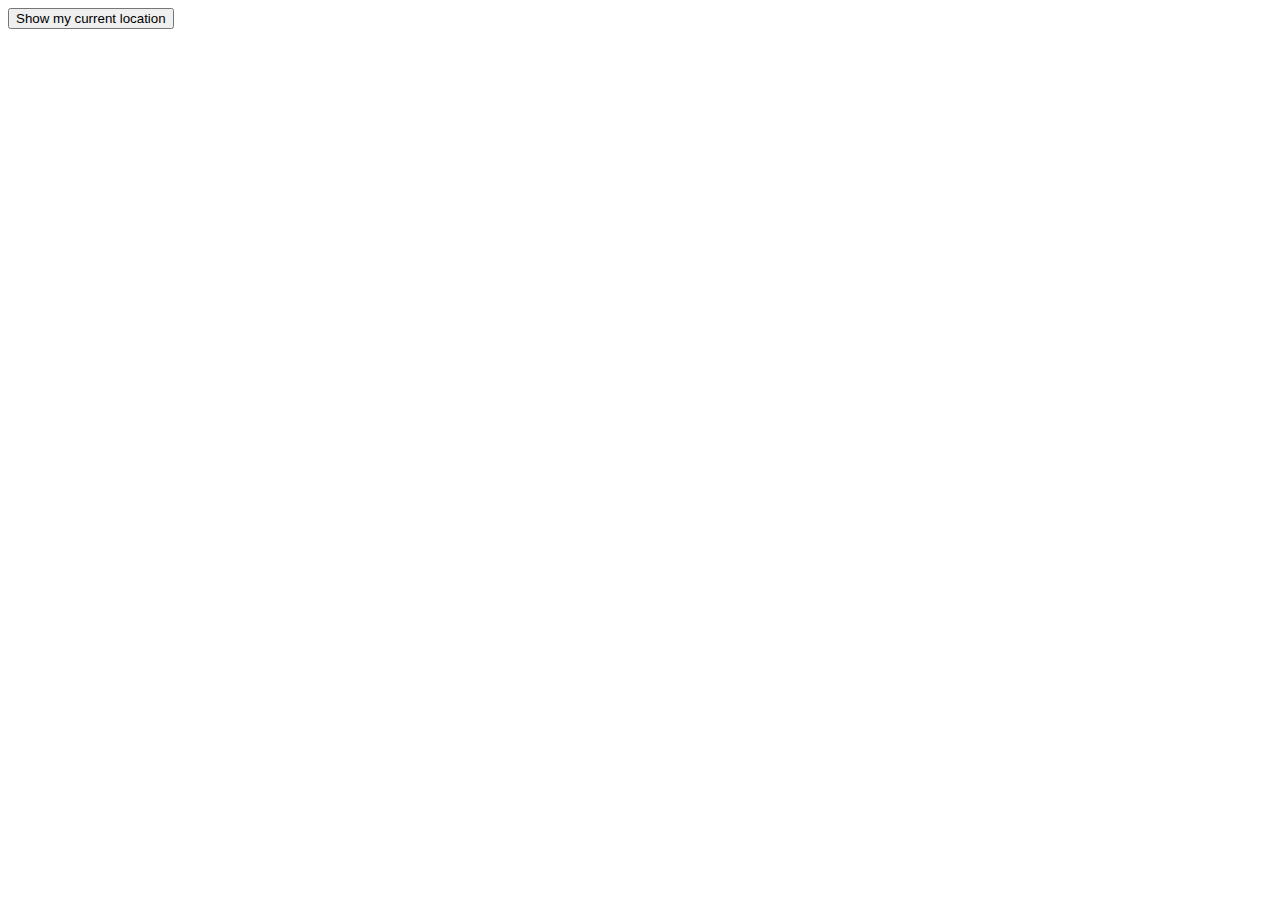
==== index.html @ 44e2c477 "Update index.html" ====
<!DOCTYPE html>
<html>
  <head>
    <meta charset="utf-8">
    <title>My test page</title>
    <link href="https://fonts.googleapis.com/css?family=Open+Sans" rel="stylesheet" type="text/css">
    <!--<link href="styles/style.css" rel="stylesheet" type="text/css">-->
  </head>
  <body>
    <button id = "find-me">Show my current location</button><br/>
    <p id = "status"></p>
    <a id = "map-link" target="_blank"></a>
    <script src="geolocate.js" type="text/JavaScript"></script>
  </body>
</html>
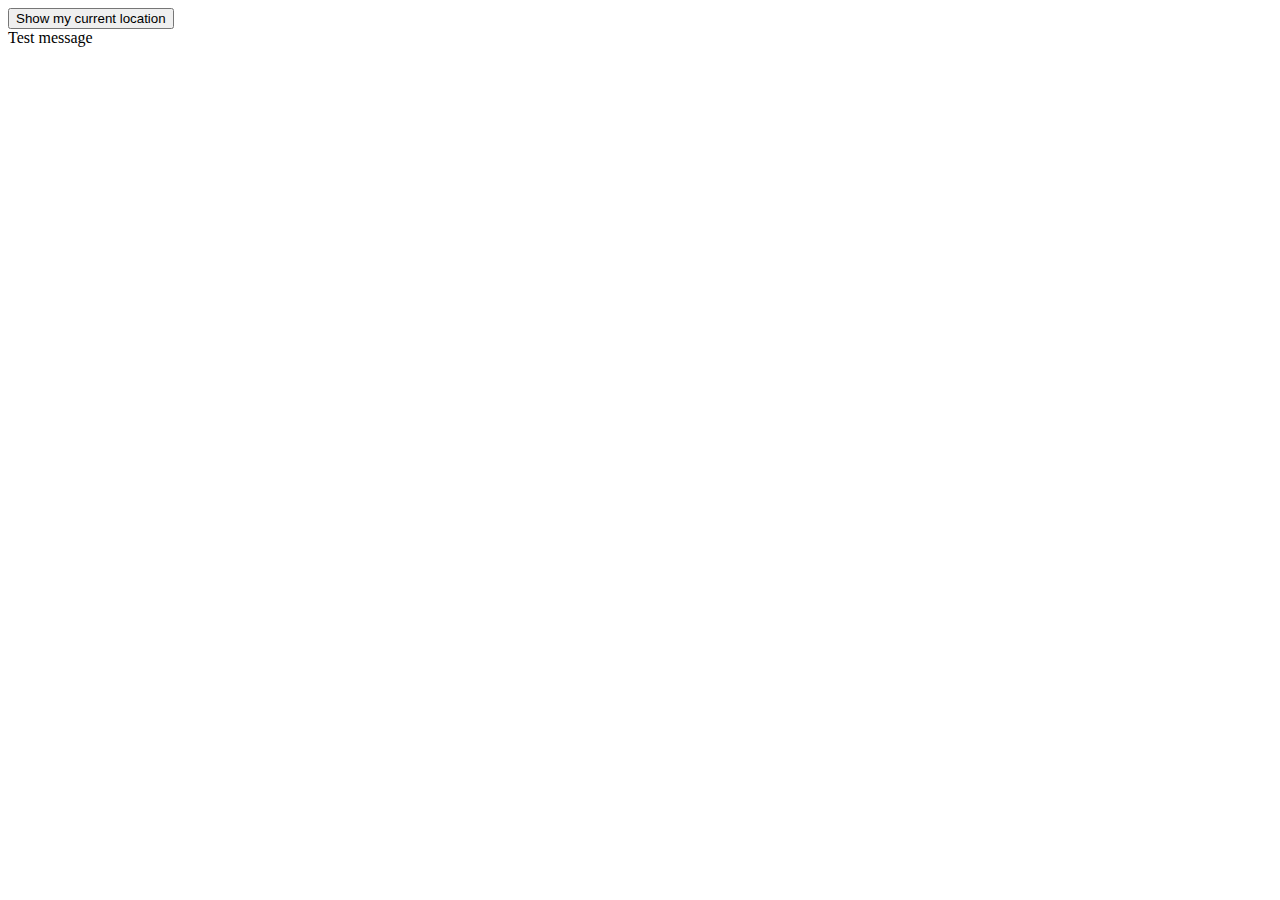
==== commit 1358fdb8: "Update index.html" ====
--- a/index.html
+++ b/index.html
@@ -8,6 +8,7 @@
   </head>
   <body>
     <button id = "find-me">Show my current location</button><br/>
+    Test message
     <p id = "status"></p>
     <a id = "map-link" target="_blank"></a>
     <script src="geolocate.js" type="text/JavaScript"></script>
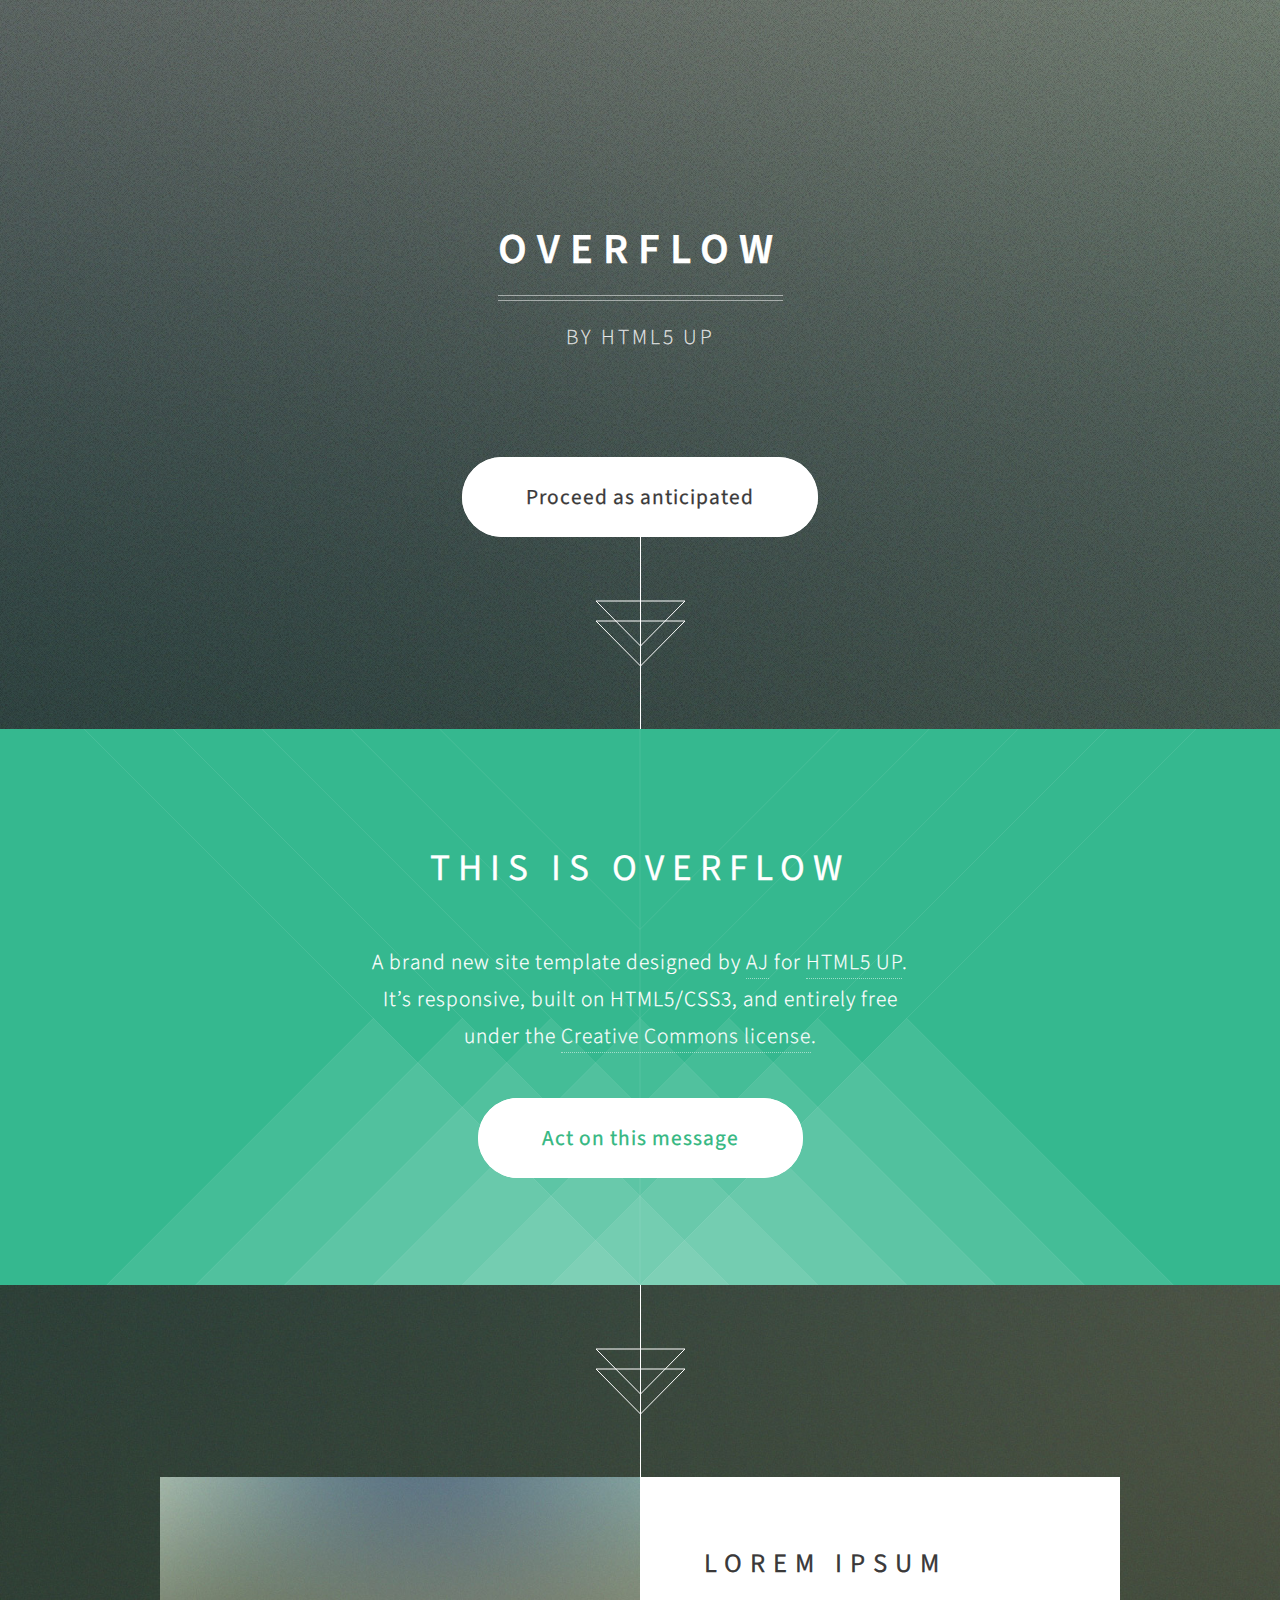
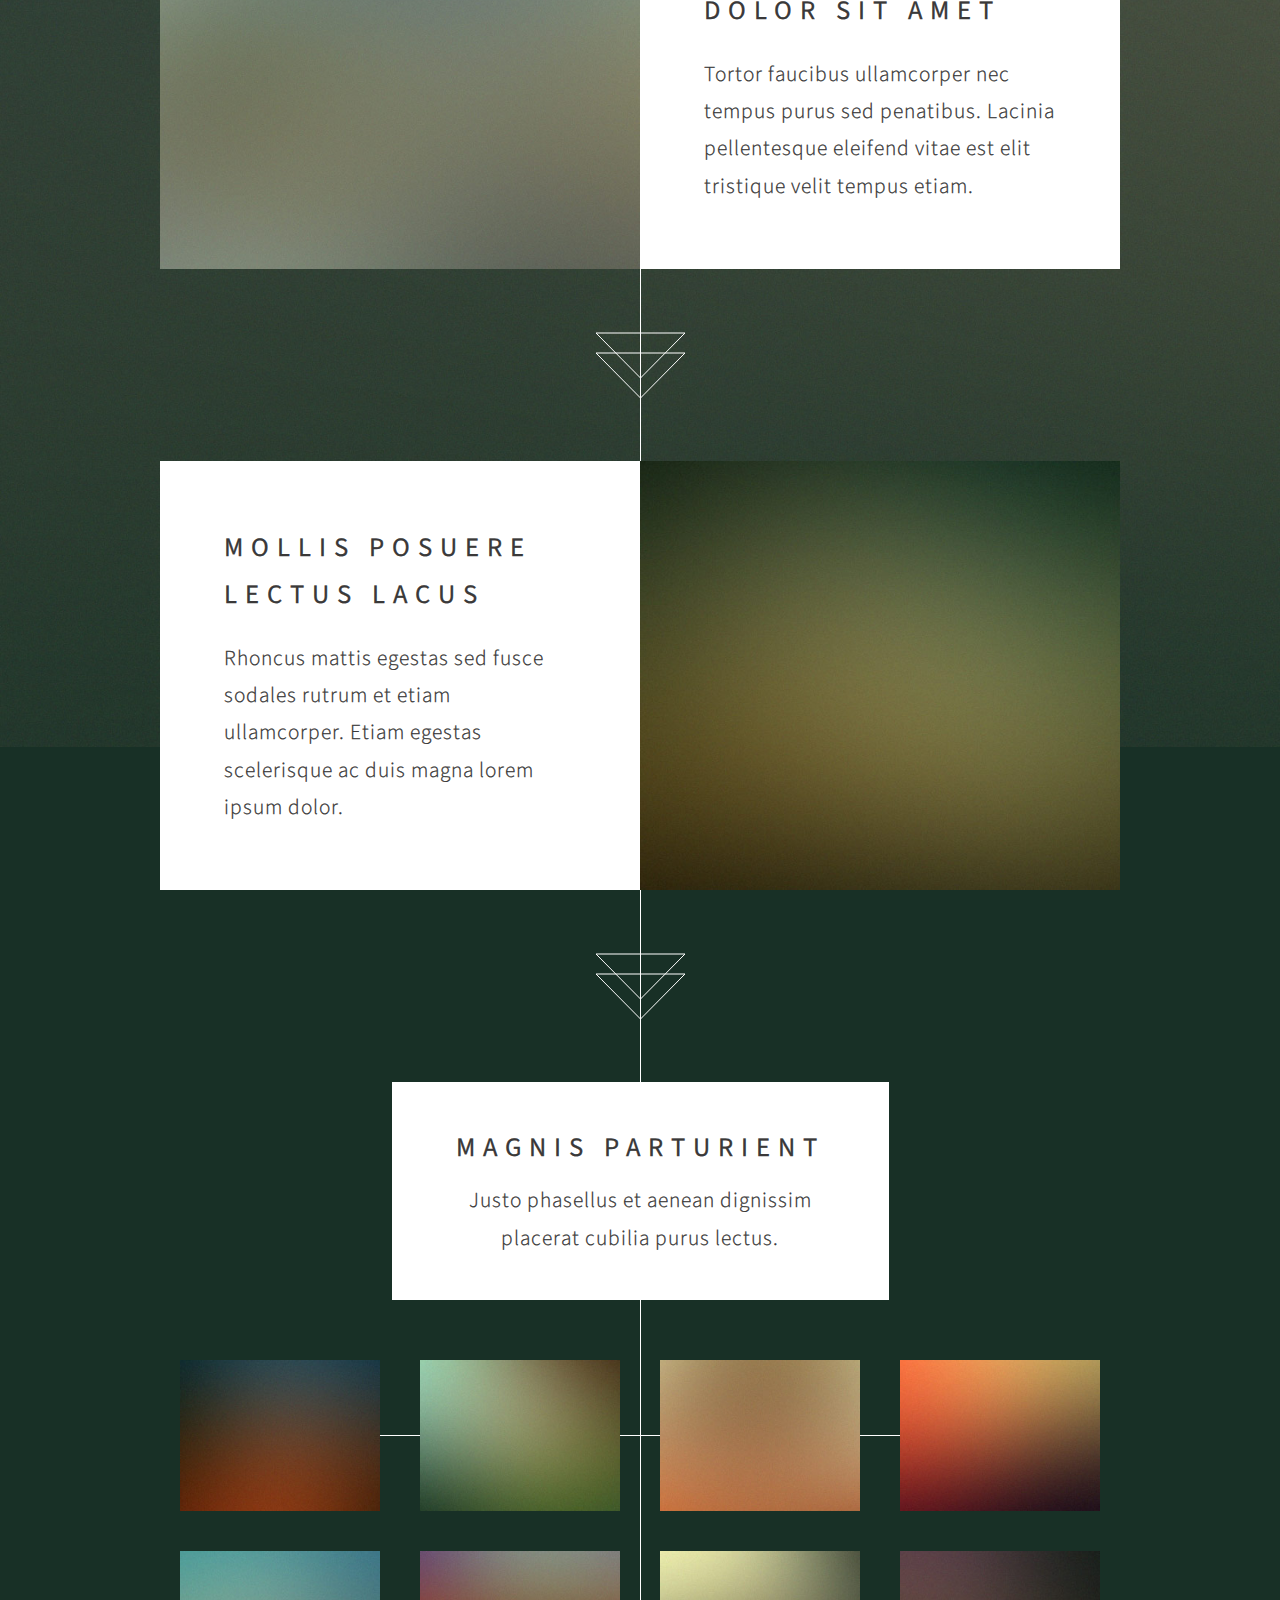
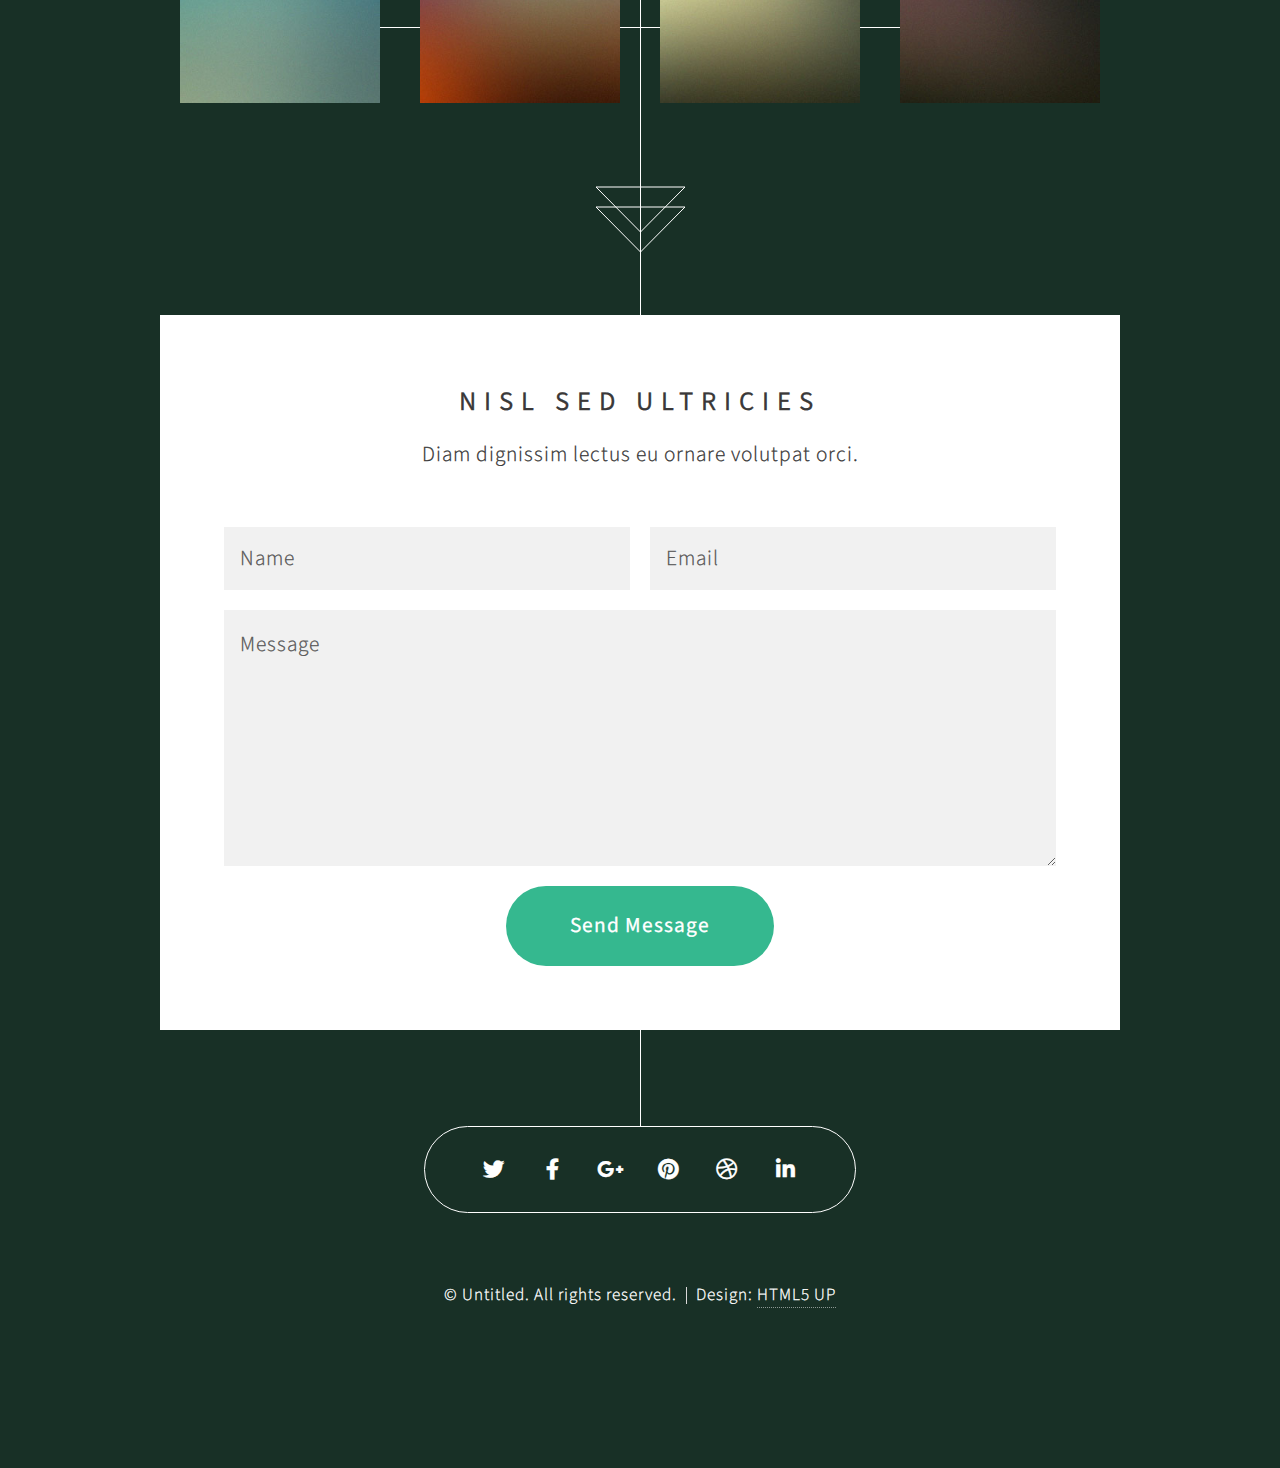
==== commit fdc5d43e: "add" ====
--- a/index.html
+++ b/index.html
@@ -1,16 +1,285 @@
-<!DOCTYPE html>
-<html>
-  <head>
-    <meta charset="utf-8">
-    <title>My test page</title>
-    <link href="https://fonts.googleapis.com/css?family=Open+Sans" rel="stylesheet" type="text/css">
-    <!--<link href="styles/style.css" rel="stylesheet" type="text/css">-->
-  </head>
-  <body>
-    <button id = "find-me">Show my current location</button><br/>
-    Test message
-    <p id = "status"></p>
-    <a id = "map-link" target="_blank"></a>
-    <script src="geolocate.js" type="text/JavaScript"></script>
-  </body>
-</html>
+<!DOCTYPE HTML>
+<!--
+	Overflow by HTML5 UP
+	html5up.net | @ajlkn
+	Free for personal and commercial use under the CCA 3.0 license (html5up.net/license)
+-->
+<html>
+	<head>
+		<title>Overflow by HTML5 UP</title>
+		<meta charset="utf-8" />
+		<meta name="viewport" content="width=device-width, initial-scale=1, user-scalable=no" />
+		<link rel="stylesheet" href="assets/css/main.css" />
+		<noscript><link rel="stylesheet" href="assets/css/noscript.css" /></noscript>
+	</head>
+	<body class="is-preload">
+
+		<!-- Header -->
+			<section id="header">
+				<header>
+					<h1>Overflow</h1>
+					<p>By HTML5 UP</p>
+				</header>
+				<footer>
+					<a href="#banner" class="button style2 scrolly-middle">Proceed as anticipated</a>
+				</footer>
+			</section>
+
+		<!-- Banner -->
+			<section id="banner">
+				<header>
+					<h2>This is Overflow</h2>
+				</header>
+				<p>A brand new site template designed by <a href="http://twitter.com/ajlkn">AJ</a> for <a href="http://html5up.net">HTML5 UP</a>.<br />
+				It’s responsive, built on HTML5/CSS3, and entirely free<br />
+				under the <a href="http://html5up.net/license">Creative Commons license</a>.</p>
+				<footer>
+					<a href="#first" class="button style2 scrolly">Act on this message</a>
+				</footer>
+			</section>
+
+		<!-- Feature 1 -->
+			<article id="first" class="container box style1 right">
+				<a href="#" class="image fit"><img src="images/pic01.jpg" alt="" /></a>
+				<div class="inner">
+					<header>
+						<h2>Lorem ipsum<br />
+						dolor sit amet</h2>
+					</header>
+					<p>Tortor faucibus ullamcorper nec tempus purus sed penatibus. Lacinia pellentesque eleifend vitae est elit tristique velit tempus etiam.</p>
+				</div>
+			</article>
+
+		<!-- Feature 2 -->
+			<article class="container box style1 left">
+				<a href="#" class="image fit"><img src="images/pic02.jpg" alt="" /></a>
+				<div class="inner">
+					<header>
+						<h2>Mollis posuere<br />
+						lectus lacus</h2>
+					</header>
+					<p>Rhoncus mattis egestas sed fusce sodales rutrum et etiam ullamcorper. Etiam egestas scelerisque ac duis magna lorem ipsum dolor.</p>
+				</div>
+			</article>
+
+		<!-- Portfolio -->
+			<article class="container box style2">
+				<header>
+					<h2>Magnis parturient</h2>
+					<p>Justo phasellus et aenean dignissim<br />
+					placerat cubilia purus lectus.</p>
+				</header>
+				<div class="inner gallery">
+					<div class="row gtr-0">
+						<div class="col-3 col-12-mobile"><a href="images/fulls/01.jpg" class="image fit"><img src="images/thumbs/01.jpg" alt="" title="Ad infinitum" /></a></div>
+						<div class="col-3 col-12-mobile"><a href="images/fulls/02.jpg" class="image fit"><img src="images/thumbs/02.jpg" alt="" title="Dressed in Clarity" /></a></div>
+						<div class="col-3 col-12-mobile"><a href="images/fulls/03.jpg" class="image fit"><img src="images/thumbs/03.jpg" alt="" title="Raven" /></a></div>
+						<div class="col-3 col-12-mobile"><a href="images/fulls/04.jpg" class="image fit"><img src="images/thumbs/04.jpg" alt="" title="I'll have a cup of Disneyland, please" /></a></div>
+					</div>
+					<div class="row gtr-0">
+						<div class="col-3 col-12-mobile"><a href="images/fulls/05.jpg" class="image fit"><img src="images/thumbs/05.jpg" alt="" title="Cherish" /></a></div>
+						<div class="col-3 col-12-mobile"><a href="images/fulls/06.jpg" class="image fit"><img src="images/thumbs/06.jpg" alt="" title="Different." /></a></div>
+						<div class="col-3 col-12-mobile"><a href="images/fulls/07.jpg" class="image fit"><img src="images/thumbs/07.jpg" alt="" title="History was made here" /></a></div>
+						<div class="col-3 col-12-mobile"><a href="images/fulls/08.jpg" class="image fit"><img src="images/thumbs/08.jpg" alt="" title="People come and go and walk away" /></a></div>
+					</div>
+				</div>
+			</article>
+
+		<!-- Contact -->
+			<article class="container box style3">
+				<header>
+					<h2>Nisl sed ultricies</h2>
+					<p>Diam dignissim lectus eu ornare volutpat orci.</p>
+				</header>
+				<form method="post" action="#">
+					<div class="row gtr-50">
+						<div class="col-6 col-12-mobile"><input type="text" class="text" name="name" placeholder="Name" /></div>
+						<div class="col-6 col-12-mobile"><input type="text" class="text" name="email" placeholder="Email" /></div>
+						<div class="col-12">
+							<textarea name="message" placeholder="Message"></textarea>
+						</div>
+						<div class="col-12">
+							<ul class="actions">
+								<li><input type="submit" value="Send Message" /></li>
+							</ul>
+						</div>
+					</div>
+				</form>
+			</article>
+
+		<!-- Generic -->
+		<!--
+			<article class="container box style3">
+				<header>
+					<h2>Generic Box</h2>
+					<p>Just a generic box. Nothing to see here.</p>
+				</header>
+				<section>
+					<header>
+						<h3>Paragraph</h3>
+						<p>This is a subtitle</p>
+					</header>
+					<p>Phasellus nisl nisl, varius id <sup>porttitor sed pellentesque</sup> ac orci. Pellentesque
+					habitant <strong>strong</strong> tristique <b>bold</b> et netus <i>italic</i> malesuada <em>emphasized</em> ac turpis egestas. Morbi
+					leo suscipit ut. Praesent <sub>id turpis vitae</sub> turpis pretium ultricies. Vestibulum sit
+					amet risus elit.</p>
+				</section>
+				<section>
+					<header>
+						<h3>Blockquote</h3>
+					</header>
+					<blockquote>Fringilla nisl. Donec accumsan interdum nisi, quis tincidunt felis sagittis eget.
+					tempus euismod. Vestibulum ante ipsum primis in faucibus.</blockquote>
+				</section>
+				<section>
+					<header>
+						<h3>Divider</h3>
+					</header>
+					<p>Donec consectetur <a href="#">vestibulum dolor et pulvinar</a>. Etiam vel felis enim, at viverra
+					ligula. Ut porttitor sagittis lorem, quis eleifend nisi ornare vel. Praesent nec orci
+					facilisis leo magna. Cras sit amet urna eros, id egestas urna. Quisque aliquam
+					tempus euismod. Vestibulum ante ipsum primis in faucibus orci luctus et ultrices
+					posuere cubilia.</p>
+					<hr />
+					<p>Donec consectetur vestibulum dolor et pulvinar. Etiam vel felis enim, at viverra
+					ligula. Ut porttitor sagittis lorem, quis eleifend nisi ornare vel. Praesent nec orci
+					facilisis leo magna. Cras sit amet urna eros, id egestas urna. Quisque aliquam
+					tempus euismod. Vestibulum ante ipsum primis in faucibus orci luctus et ultrices
+					posuere cubilia.</p>
+				</section>
+				<section>
+					<header>
+						<h3>Unordered List</h3>
+					</header>
+					<ul>
+						<li>Donec consectetur vestibulum dolor et pulvinar. Etiam vel felis enim, at viverra ligula. Ut porttitor sagittis lorem, quis eleifend nisi ornare vel.</li>
+						<li>Donec consectetur vestibulum dolor et pulvinar. Etiam vel felis enim, at viverra ligula. Ut porttitor sagittis lorem, quis eleifend nisi ornare vel.</li>
+						<li>Donec consectetur vestibulum dolor et pulvinar. Etiam vel felis enim, at viverra ligula. Ut porttitor sagittis lorem, quis eleifend nisi ornare vel.</li>
+						<li>Donec consectetur vestibulum dolor et pulvinar. Etiam vel felis enim, at viverra ligula. Ut porttitor sagittis lorem, quis eleifend nisi ornare vel.</li>
+					</ul>
+				</section>
+				<section>
+					<header>
+						<h3>Ordered List</h3>
+					</header>
+					<ol>
+						<li>Donec consectetur vestibulum dolor et pulvinar. Etiam vel felis enim, at viverra ligula. Ut porttitor sagittis lorem, quis eleifend nisi ornare vel.</li>
+						<li>Donec consectetur vestibulum dolor et pulvinar. Etiam vel felis enim, at viverra ligula. Ut porttitor sagittis lorem, quis eleifend nisi ornare vel.</li>
+						<li>Donec consectetur vestibulum dolor et pulvinar. Etiam vel felis enim, at viverra ligula. Ut porttitor sagittis lorem, quis eleifend nisi ornare vel.</li>
+						<li>Donec consectetur vestibulum dolor et pulvinar. Etiam vel felis enim, at viverra ligula. Ut porttitor sagittis lorem, quis eleifend nisi ornare vel.</li>
+					</ol>
+				</section>
+				<section>
+					<header>
+						<h3>Table</h3>
+					</header>
+					<div class="table-wrapper">
+						<table>
+							<thead>
+								<tr>
+									<th>ID</th>
+									<th>Name</th>
+									<th>Description</th>
+									<th>Price</th>
+								</tr>
+							</thead>
+							<tbody>
+								<tr>
+									<td>45815</td>
+									<td>Something</td>
+									<td>Ut porttitor sagittis lorem quis nisi ornare.</td>
+									<td>29.99</td>
+								</tr>
+								<tr>
+									<td>24524</td>
+									<td>Nothing</td>
+									<td>Ut porttitor sagittis lorem quis nisi ornare.</td>
+									<td>19.99</td>
+								</tr>
+								<tr>
+									<td>45815</td>
+									<td>Something</td>
+									<td>Ut porttitor sagittis lorem quis nisi ornare.</td>
+									<td>29.99</td>
+								</tr>
+								<tr>
+									<td>24524</td>
+									<td>Nothing</td>
+									<td>Ut porttitor sagittis lorem quis nisi ornare.</td>
+									<td>19.99</td>
+								</tr>
+							</tbody>
+							<tfoot>
+								<tr>
+									<td colspan="3"></td>
+									<td>100.00</td>
+								</tr>
+							</tfoot>
+						</table>
+					</div>
+				</section>
+				<section>
+					<header>
+						<h3>Form</h3>
+					</header>
+					<form method="post" action="#">
+						<div class="row">
+							<div class="col-6 col-12-mobile">
+								<input class="text" type="text" name="name" id="name" value="" placeholder="John Doe" />
+							</div>
+							<div class="col-6 col-12-mobile">
+								<input class="text" type="text" name="email" id="email" value="" placeholder="johndoe@domain.tld" />
+							</div>
+							<div class="col-12">
+								<select name="department" id="department">
+									<option value="">Choose a department</option>
+									<option value="1">Manufacturing</option>
+									<option value="2">Administration</option>
+									<option value="3">Support</option>
+								</select>
+							</div>
+							<div class="col-12">
+								<input class="text" type="text" name="subject" id="subject" value="" placeholder="Enter your subject" />
+							</div>
+							<div class="col-12">
+								<textarea name="message" id="message" placeholder="Enter your message"></textarea>
+							</div>
+							<div class="col-12">
+								<ul class="actions">
+									<li><input type="submit" value="Submit" /></li>
+									<li><input type="reset" class="style3" value="Clear Form" /></li>
+								</ul>
+							</div>
+						</div>
+					</form>
+				</section>
+			</article>
+		-->
+
+		<section id="footer">
+			<ul class="icons">
+				<li><a href="#" class="icon brands fa-twitter"><span class="label">Twitter</span></a></li>
+				<li><a href="#" class="icon brands fa-facebook-f"><span class="label">Facebook</span></a></li>
+				<li><a href="#" class="icon brands fa-google-plus-g"><span class="label">Google+</span></a></li>
+				<li><a href="#" class="icon brands fa-pinterest"><span class="label">Pinterest</span></a></li>
+				<li><a href="#" class="icon brands fa-dribbble"><span class="label">Dribbble</span></a></li>
+				<li><a href="#" class="icon brands fa-linkedin-in"><span class="label">LinkedIn</span></a></li>
+			</ul>
+			<div class="copyright">
+				<ul class="menu">
+					<li>&copy; Untitled. All rights reserved.</li><li>Design: <a href="http://html5up.net">HTML5 UP</a></li>
+				</ul>
+			</div>
+		</section>
+
+		<!-- Scripts -->
+			<script src="assets/js/jquery.min.js"></script>
+			<script src="assets/js/jquery.scrolly.min.js"></script>
+			<script src="assets/js/jquery.poptrox.min.js"></script>
+			<script src="assets/js/browser.min.js"></script>
+			<script src="assets/js/breakpoints.min.js"></script>
+			<script src="assets/js/util.js"></script>
+			<script src="assets/js/main.js"></script>
+
+	</body>
+</html>--- a/assets/css/main.css
+++ b/assets/css/main.css
@@ -0,0 +1,2645 @@
+@import url("https://fonts.googleapis.com/css?family=Source+Sans+Pro:300,300italic,400,600");
+@import url("fontawesome-all.min.css");
+
+/*
+	Overflow by HTML5 UP
+	html5up.net | @ajlkn
+	Free for personal and commercial use under the CCA 3.0 license (html5up.net/license)
+*/
+
+html, body, div, span, applet, object,
+iframe, h1, h2, h3, h4, h5, h6, p, blockquote,
+pre, a, abbr, acronym, address, big, cite,
+code, del, dfn, em, img, ins, kbd, q, s, samp,
+small, strike, strong, sub, sup, tt, var, b,
+u, i, center, dl, dt, dd, ol, ul, li, fieldset,
+form, label, legend, table, caption, tbody,
+tfoot, thead, tr, th, td, article, aside,
+canvas, details, embed, figure, figcaption,
+footer, header, hgroup, menu, nav, output, ruby,
+section, summary, time, mark, audio, video {
+	margin: 0;
+	padding: 0;
+	border: 0;
+	font-size: 100%;
+	font: inherit;
+	vertical-align: baseline;}
+
+article, aside, details, figcaption, figure,
+footer, header, hgroup, menu, nav, section {
+	display: block;}
+
+body {
+	line-height: 1;
+}
+
+ol, ul {
+	list-style: none;
+}
+
+blockquote, q {
+	quotes: none;
+}
+
+	blockquote:before, blockquote:after, q:before, q:after {
+		content: '';
+		content: none;
+	}
+
+table {
+	border-collapse: collapse;
+	border-spacing: 0;
+}
+
+body {
+	-webkit-text-size-adjust: none;
+}
+
+mark {
+	background-color: transparent;
+	color: inherit;
+}
+
+input::-moz-focus-inner {
+	border: 0;
+	padding: 0;
+}
+
+input, select, textarea {
+	-moz-appearance: none;
+	-webkit-appearance: none;
+	-ms-appearance: none;
+	appearance: none;
+}
+
+/* Basic */
+
+	html {
+		box-sizing: border-box;
+	}
+
+	*, *:before, *:after {
+		box-sizing: inherit;
+	}
+
+	body {
+		background-color: #183026;
+		background-image: url("images/overlay.png"), url("../../images/bg.jpg");
+		background-repeat: repeat, no-repeat;
+		background-size: auto, cover;
+		background-position: top left, center 0;
+		background-attachment: fixed, fixed;
+		font-family: 'Source Sans Pro', sans-serif;
+		font-size: 18pt;
+		line-height: 1.75em;
+		font-weight: 300;
+		letter-spacing: 1px;
+		color: #3a3939;
+		text-shadow: 0 0 0.5px rgba(58, 57, 57, 0.25);
+		-webkit-text-stroke: 0.25px;
+	}
+
+		body.is-scroll {
+			background-attachment: scroll, scroll;
+			background-size: auto, 100% auto;
+		}
+
+		body.is-preload *, body.is-preload *:before, body.is-preload *:after {
+			-moz-animation: none !important;
+			-webkit-animation: none !important;
+			-ms-animation: none !important;
+			animation: none !important;
+			-moz-transition: none !important;
+			-webkit-transition: none !important;
+			-ms-transition: none !important;
+			transition: none !important;
+		}
+
+	input, textarea, select {
+		font-family: 'Source Sans Pro', sans-serif;
+		font-size: 18pt;
+		line-height: 1.75em;
+		font-weight: 300;
+		letter-spacing: 1px;
+		color: #3a3939;
+		text-shadow: 0 0 0.5px rgba(58, 57, 57, 0.25);
+		-webkit-text-stroke: 0.25px;
+	}
+
+	h1, h2, h3, h4, h5, h6 {
+		font-weight: 400;
+		text-transform: uppercase;
+		line-height: 1.75em;
+	}
+
+	h1 a, h2 a, h3 a, h4 a, h5 a, h6 a {
+		color: inherit;
+		text-decoration: none;
+	}
+
+	h2 {
+		font-size: 1.25em;
+		letter-spacing: 8px;
+	}
+
+	h3 {
+		font-size: 1em;
+		letter-spacing: 5px;
+	}
+
+	strong, b {
+		font-weight: 400;
+	}
+
+	em, i {
+		font-style: italic;
+	}
+
+	a {
+		-moz-transition: border-color 0.35s ease-in-out, color 0.35s ease-in-out;
+		-webkit-transition: border-color 0.35s ease-in-out, color 0.35s ease-in-out;
+		-ms-transition: border-color 0.35s ease-in-out, color 0.35s ease-in-out;
+		transition: border-color 0.35s ease-in-out, color 0.35s ease-in-out;
+		color: #35b88f;
+		text-shadow: 0 0 0.5px rgba(53, 184, 143, 0.25);
+		text-decoration: none;
+		border-bottom: dotted 1px rgba(53, 184, 143, 0.5);
+	}
+
+		a:hover {
+			border-bottom-color: rgba(53, 184, 143, 0);
+		}
+
+	sub {
+		position: relative;
+		top: 0.5em;
+		font-size: 0.8em;
+	}
+
+	sup {
+		position: relative;
+		top: -0.5em;
+		font-size: 0.8em;
+	}
+
+	hr {
+		border: 0;
+		border-top: solid 1px #dad9d9;
+		margin: 2em 0 2em 0;
+	}
+
+	blockquote {
+		border-left: solid 0.5em #eae9e9;
+		padding: 1em 0 1em 2em;
+		font-style: italic;
+	}
+
+	p, ul, ol, dl, table {
+		margin-bottom: 1em;
+	}
+
+	header {
+		margin-bottom: 1em;
+	}
+
+		header p {
+			display: block;
+			margin: 0.5em 0 0 0;
+			padding: 0 0 1.5em 0;
+		}
+
+	footer {
+		margin-top: 1em;
+	}
+
+	br.clear {
+		clear: both;
+	}
+
+/* Container */
+
+	.container {
+		margin: 0 auto;
+		max-width: 100%;
+		width: 1140px;
+	}
+
+		@media screen and (max-width: 1680px) {
+
+			.container {
+				width: 960px;
+			}
+
+		}
+
+		@media screen and (max-width: 1080px) {
+
+			.container {
+				width: 95%;
+			}
+
+		}
+
+/* Row */
+
+	.row {
+		display: flex;
+		flex-wrap: wrap;
+		box-sizing: border-box;
+		align-items: stretch;
+	}
+
+		.row > * {
+			box-sizing: border-box;
+		}
+
+		.row.gtr-uniform > * > :last-child {
+			margin-bottom: 0;
+		}
+
+		.row.aln-left {
+			justify-content: flex-start;
+		}
+
+		.row.aln-center {
+			justify-content: center;
+		}
+
+		.row.aln-right {
+			justify-content: flex-end;
+		}
+
+		.row.aln-top {
+			align-items: flex-start;
+		}
+
+		.row.aln-middle {
+			align-items: center;
+		}
+
+		.row.aln-bottom {
+			align-items: flex-end;
+		}
+
+		.row > .imp {
+			order: -1;
+		}
+
+		.row > .col-1 {
+			width: 8.33333%;
+		}
+
+		.row > .off-1 {
+			margin-left: 8.33333%;
+		}
+
+		.row > .col-2 {
+			width: 16.66667%;
+		}
+
+		.row > .off-2 {
+			margin-left: 16.66667%;
+		}
+
+		.row > .col-3 {
+			width: 25%;
+		}
+
+		.row > .off-3 {
+			margin-left: 25%;
+		}
+
+		.row > .col-4 {
+			width: 33.33333%;
+		}
+
+		.row > .off-4 {
+			margin-left: 33.33333%;
+		}
+
+		.row > .col-5 {
+			width: 41.66667%;
+		}
+
+		.row > .off-5 {
+			margin-left: 41.66667%;
+		}
+
+		.row > .col-6 {
+			width: 50%;
+		}
+
+		.row > .off-6 {
+			margin-left: 50%;
+		}
+
+		.row > .col-7 {
+			width: 58.33333%;
+		}
+
+		.row > .off-7 {
+			margin-left: 58.33333%;
+		}
+
+		.row > .col-8 {
+			width: 66.66667%;
+		}
+
+		.row > .off-8 {
+			margin-left: 66.66667%;
+		}
+
+		.row > .col-9 {
+			width: 75%;
+		}
+
+		.row > .off-9 {
+			margin-left: 75%;
+		}
+
+		.row > .col-10 {
+			width: 83.33333%;
+		}
+
+		.row > .off-10 {
+			margin-left: 83.33333%;
+		}
+
+		.row > .col-11 {
+			width: 91.66667%;
+		}
+
+		.row > .off-11 {
+			margin-left: 91.66667%;
+		}
+
+		.row > .col-12 {
+			width: 100%;
+		}
+
+		.row > .off-12 {
+			margin-left: 100%;
+		}
+
+		.row.gtr-0 {
+			margin-top: 0px;
+			margin-left: 0px;
+		}
+
+			.row.gtr-0 > * {
+				padding: 0px 0 0 0px;
+			}
+
+			.row.gtr-0.gtr-uniform {
+				margin-top: 0px;
+			}
+
+				.row.gtr-0.gtr-uniform > * {
+					padding-top: 0px;
+				}
+
+		.row.gtr-25 {
+			margin-top: -10px;
+			margin-left: -10px;
+		}
+
+			.row.gtr-25 > * {
+				padding: 10px 0 0 10px;
+			}
+
+			.row.gtr-25.gtr-uniform {
+				margin-top: -10px;
+			}
+
+				.row.gtr-25.gtr-uniform > * {
+					padding-top: 10px;
+				}
+
+		.row.gtr-50 {
+			margin-top: -20px;
+			margin-left: -20px;
+		}
+
+			.row.gtr-50 > * {
+				padding: 20px 0 0 20px;
+			}
+
+			.row.gtr-50.gtr-uniform {
+				margin-top: -20px;
+			}
+
+				.row.gtr-50.gtr-uniform > * {
+					padding-top: 20px;
+				}
+
+		.row {
+			margin-top: -40px;
+			margin-left: -40px;
+		}
+
+			.row > * {
+				padding: 40px 0 0 40px;
+			}
+
+			.row.gtr-uniform {
+				margin-top: -40px;
+			}
+
+				.row.gtr-uniform > * {
+					padding-top: 40px;
+				}
+
+		.row.gtr-150 {
+			margin-top: -60px;
+			margin-left: -60px;
+		}
+
+			.row.gtr-150 > * {
+				padding: 60px 0 0 60px;
+			}
+
+			.row.gtr-150.gtr-uniform {
+				margin-top: -60px;
+			}
+
+				.row.gtr-150.gtr-uniform > * {
+					padding-top: 60px;
+				}
+
+		.row.gtr-200 {
+			margin-top: -80px;
+			margin-left: -80px;
+		}
+
+			.row.gtr-200 > * {
+				padding: 80px 0 0 80px;
+			}
+
+			.row.gtr-200.gtr-uniform {
+				margin-top: -80px;
+			}
+
+				.row.gtr-200.gtr-uniform > * {
+					padding-top: 80px;
+				}
+
+		@media screen and (max-width: 1680px) {
+
+			.row {
+				display: flex;
+				flex-wrap: wrap;
+				box-sizing: border-box;
+				align-items: stretch;
+			}
+
+				.row > * {
+					box-sizing: border-box;
+				}
+
+				.row.gtr-uniform > * > :last-child {
+					margin-bottom: 0;
+				}
+
+				.row.aln-left {
+					justify-content: flex-start;
+				}
+
+				.row.aln-center {
+					justify-content: center;
+				}
+
+				.row.aln-right {
+					justify-content: flex-end;
+				}
+
+				.row.aln-top {
+					align-items: flex-start;
+				}
+
+				.row.aln-middle {
+					align-items: center;
+				}
+
+				.row.aln-bottom {
+					align-items: flex-end;
+				}
+
+				.row > .imp-wide {
+					order: -1;
+				}
+
+				.row > .col-1-wide {
+					width: 8.33333%;
+				}
+
+				.row > .off-1-wide {
+					margin-left: 8.33333%;
+				}
+
+				.row > .col-2-wide {
+					width: 16.66667%;
+				}
+
+				.row > .off-2-wide {
+					margin-left: 16.66667%;
+				}
+
+				.row > .col-3-wide {
+					width: 25%;
+				}
+
+				.row > .off-3-wide {
+					margin-left: 25%;
+				}
+
+				.row > .col-4-wide {
+					width: 33.33333%;
+				}
+
+				.row > .off-4-wide {
+					margin-left: 33.33333%;
+				}
+
+				.row > .col-5-wide {
+					width: 41.66667%;
+				}
+
+				.row > .off-5-wide {
+					margin-left: 41.66667%;
+				}
+
+				.row > .col-6-wide {
+					width: 50%;
+				}
+
+				.row > .off-6-wide {
+					margin-left: 50%;
+				}
+
+				.row > .col-7-wide {
+					width: 58.33333%;
+				}
+
+				.row > .off-7-wide {
+					margin-left: 58.33333%;
+				}
+
+				.row > .col-8-wide {
+					width: 66.66667%;
+				}
+
+				.row > .off-8-wide {
+					margin-left: 66.66667%;
+				}
+
+				.row > .col-9-wide {
+					width: 75%;
+				}
+
+				.row > .off-9-wide {
+					margin-left: 75%;
+				}
+
+				.row > .col-10-wide {
+					width: 83.33333%;
+				}
+
+				.row > .off-10-wide {
+					margin-left: 83.33333%;
+				}
+
+				.row > .col-11-wide {
+					width: 91.66667%;
+				}
+
+				.row > .off-11-wide {
+					margin-left: 91.66667%;
+				}
+
+				.row > .col-12-wide {
+					width: 100%;
+				}
+
+				.row > .off-12-wide {
+					margin-left: 100%;
+				}
+
+				.row.gtr-0 {
+					margin-top: 0px;
+					margin-left: 0px;
+				}
+
+					.row.gtr-0 > * {
+						padding: 0px 0 0 0px;
+					}
+
+					.row.gtr-0.gtr-uniform {
+						margin-top: 0px;
+					}
+
+						.row.gtr-0.gtr-uniform > * {
+							padding-top: 0px;
+						}
+
+				.row.gtr-25 {
+					margin-top: -10px;
+					margin-left: -10px;
+				}
+
+					.row.gtr-25 > * {
+						padding: 10px 0 0 10px;
+					}
+
+					.row.gtr-25.gtr-uniform {
+						margin-top: -10px;
+					}
+
+						.row.gtr-25.gtr-uniform > * {
+							padding-top: 10px;
+						}
+
+				.row.gtr-50 {
+					margin-top: -20px;
+					margin-left: -20px;
+				}
+
+					.row.gtr-50 > * {
+						padding: 20px 0 0 20px;
+					}
+
+					.row.gtr-50.gtr-uniform {
+						margin-top: -20px;
+					}
+
+						.row.gtr-50.gtr-uniform > * {
+							padding-top: 20px;
+						}
+
+				.row {
+					margin-top: -40px;
+					margin-left: -40px;
+				}
+
+					.row > * {
+						padding: 40px 0 0 40px;
+					}
+
+					.row.gtr-uniform {
+						margin-top: -40px;
+					}
+
+						.row.gtr-uniform > * {
+							padding-top: 40px;
+						}
+
+				.row.gtr-150 {
+					margin-top: -60px;
+					margin-left: -60px;
+				}
+
+					.row.gtr-150 > * {
+						padding: 60px 0 0 60px;
+					}
+
+					.row.gtr-150.gtr-uniform {
+						margin-top: -60px;
+					}
+
+						.row.gtr-150.gtr-uniform > * {
+							padding-top: 60px;
+						}
+
+				.row.gtr-200 {
+					margin-top: -80px;
+					margin-left: -80px;
+				}
+
+					.row.gtr-200 > * {
+						padding: 80px 0 0 80px;
+					}
+
+					.row.gtr-200.gtr-uniform {
+						margin-top: -80px;
+					}
+
+						.row.gtr-200.gtr-uniform > * {
+							padding-top: 80px;
+						}
+
+		}
+
+		@media screen and (max-width: 1080px) {
+
+			.row {
+				display: flex;
+				flex-wrap: wrap;
+				box-sizing: border-box;
+				align-items: stretch;
+			}
+
+				.row > * {
+					box-sizing: border-box;
+				}
+
+				.row.gtr-uniform > * > :last-child {
+					margin-bottom: 0;
+				}
+
+				.row.aln-left {
+					justify-content: flex-start;
+				}
+
+				.row.aln-center {
+					justify-content: center;
+				}
+
+				.row.aln-right {
+					justify-content: flex-end;
+				}
+
+				.row.aln-top {
+					align-items: flex-start;
+				}
+
+				.row.aln-middle {
+					align-items: center;
+				}
+
+				.row.aln-bottom {
+					align-items: flex-end;
+				}
+
+				.row > .imp-normal {
+					order: -1;
+				}
+
+				.row > .col-1-normal {
+					width: 8.33333%;
+				}
+
+				.row > .off-1-normal {
+					margin-left: 8.33333%;
+				}
+
+				.row > .col-2-normal {
+					width: 16.66667%;
+				}
+
+				.row > .off-2-normal {
+					margin-left: 16.66667%;
+				}
+
+				.row > .col-3-normal {
+					width: 25%;
+				}
+
+				.row > .off-3-normal {
+					margin-left: 25%;
+				}
+
+				.row > .col-4-normal {
+					width: 33.33333%;
+				}
+
+				.row > .off-4-normal {
+					margin-left: 33.33333%;
+				}
+
+				.row > .col-5-normal {
+					width: 41.66667%;
+				}
+
+				.row > .off-5-normal {
+					margin-left: 41.66667%;
+				}
+
+				.row > .col-6-normal {
+					width: 50%;
+				}
+
+				.row > .off-6-normal {
+					margin-left: 50%;
+				}
+
+				.row > .col-7-normal {
+					width: 58.33333%;
+				}
+
+				.row > .off-7-normal {
+					margin-left: 58.33333%;
+				}
+
+				.row > .col-8-normal {
+					width: 66.66667%;
+				}
+
+				.row > .off-8-normal {
+					margin-left: 66.66667%;
+				}
+
+				.row > .col-9-normal {
+					width: 75%;
+				}
+
+				.row > .off-9-normal {
+					margin-left: 75%;
+				}
+
+				.row > .col-10-normal {
+					width: 83.33333%;
+				}
+
+				.row > .off-10-normal {
+					margin-left: 83.33333%;
+				}
+
+				.row > .col-11-normal {
+					width: 91.66667%;
+				}
+
+				.row > .off-11-normal {
+					margin-left: 91.66667%;
+				}
+
+				.row > .col-12-normal {
+					width: 100%;
+				}
+
+				.row > .off-12-normal {
+					margin-left: 100%;
+				}
+
+				.row.gtr-0 {
+					margin-top: 0px;
+					margin-left: 0px;
+				}
+
+					.row.gtr-0 > * {
+						padding: 0px 0 0 0px;
+					}
+
+					.row.gtr-0.gtr-uniform {
+						margin-top: 0px;
+					}
+
+						.row.gtr-0.gtr-uniform > * {
+							padding-top: 0px;
+						}
+
+				.row.gtr-25 {
+					margin-top: -10px;
+					margin-left: -10px;
+				}
+
+					.row.gtr-25 > * {
+						padding: 10px 0 0 10px;
+					}
+
+					.row.gtr-25.gtr-uniform {
+						margin-top: -10px;
+					}
+
+						.row.gtr-25.gtr-uniform > * {
+							padding-top: 10px;
+						}
+
+				.row.gtr-50 {
+					margin-top: -20px;
+					margin-left: -20px;
+				}
+
+					.row.gtr-50 > * {
+						padding: 20px 0 0 20px;
+					}
+
+					.row.gtr-50.gtr-uniform {
+						margin-top: -20px;
+					}
+
+						.row.gtr-50.gtr-uniform > * {
+							padding-top: 20px;
+						}
+
+				.row {
+					margin-top: -40px;
+					margin-left: -40px;
+				}
+
+					.row > * {
+						padding: 40px 0 0 40px;
+					}
+
+					.row.gtr-uniform {
+						margin-top: -40px;
+					}
+
+						.row.gtr-uniform > * {
+							padding-top: 40px;
+						}
+
+				.row.gtr-150 {
+					margin-top: -60px;
+					margin-left: -60px;
+				}
+
+					.row.gtr-150 > * {
+						padding: 60px 0 0 60px;
+					}
+
+					.row.gtr-150.gtr-uniform {
+						margin-top: -60px;
+					}
+
+						.row.gtr-150.gtr-uniform > * {
+							padding-top: 60px;
+						}
+
+				.row.gtr-200 {
+					margin-top: -80px;
+					margin-left: -80px;
+				}
+
+					.row.gtr-200 > * {
+						padding: 80px 0 0 80px;
+					}
+
+					.row.gtr-200.gtr-uniform {
+						margin-top: -80px;
+					}
+
+						.row.gtr-200.gtr-uniform > * {
+							padding-top: 80px;
+						}
+
+		}
+
+		@media screen and (max-width: 840px) {
+
+			.row {
+				display: flex;
+				flex-wrap: wrap;
+				box-sizing: border-box;
+				align-items: stretch;
+			}
+
+				.row > * {
+					box-sizing: border-box;
+				}
+
+				.row.gtr-uniform > * > :last-child {
+					margin-bottom: 0;
+				}
+
+				.row.aln-left {
+					justify-content: flex-start;
+				}
+
+				.row.aln-center {
+					justify-content: center;
+				}
+
+				.row.aln-right {
+					justify-content: flex-end;
+				}
+
+				.row.aln-top {
+					align-items: flex-start;
+				}
+
+				.row.aln-middle {
+					align-items: center;
+				}
+
+				.row.aln-bottom {
+					align-items: flex-end;
+				}
+
+				.row > .imp-narrow {
+					order: -1;
+				}
+
+				.row > .col-1-narrow {
+					width: 8.33333%;
+				}
+
+				.row > .off-1-narrow {
+					margin-left: 8.33333%;
+				}
+
+				.row > .col-2-narrow {
+					width: 16.66667%;
+				}
+
+				.row > .off-2-narrow {
+					margin-left: 16.66667%;
+				}
+
+				.row > .col-3-narrow {
+					width: 25%;
+				}
+
+				.row > .off-3-narrow {
+					margin-left: 25%;
+				}
+
+				.row > .col-4-narrow {
+					width: 33.33333%;
+				}
+
+				.row > .off-4-narrow {
+					margin-left: 33.33333%;
+				}
+
+				.row > .col-5-narrow {
+					width: 41.66667%;
+				}
+
+				.row > .off-5-narrow {
+					margin-left: 41.66667%;
+				}
+
+				.row > .col-6-narrow {
+					width: 50%;
+				}
+
+				.row > .off-6-narrow {
+					margin-left: 50%;
+				}
+
+				.row > .col-7-narrow {
+					width: 58.33333%;
+				}
+
+				.row > .off-7-narrow {
+					margin-left: 58.33333%;
+				}
+
+				.row > .col-8-narrow {
+					width: 66.66667%;
+				}
+
+				.row > .off-8-narrow {
+					margin-left: 66.66667%;
+				}
+
+				.row > .col-9-narrow {
+					width: 75%;
+				}
+
+				.row > .off-9-narrow {
+					margin-left: 75%;
+				}
+
+				.row > .col-10-narrow {
+					width: 83.33333%;
+				}
+
+				.row > .off-10-narrow {
+					margin-left: 83.33333%;
+				}
+
+				.row > .col-11-narrow {
+					width: 91.66667%;
+				}
+
+				.row > .off-11-narrow {
+					margin-left: 91.66667%;
+				}
+
+				.row > .col-12-narrow {
+					width: 100%;
+				}
+
+				.row > .off-12-narrow {
+					margin-left: 100%;
+				}
+
+				.row.gtr-0 {
+					margin-top: 0px;
+					margin-left: 0px;
+				}
+
+					.row.gtr-0 > * {
+						padding: 0px 0 0 0px;
+					}
+
+					.row.gtr-0.gtr-uniform {
+						margin-top: 0px;
+					}
+
+						.row.gtr-0.gtr-uniform > * {
+							padding-top: 0px;
+						}
+
+				.row.gtr-25 {
+					margin-top: -7.5px;
+					margin-left: -7.5px;
+				}
+
+					.row.gtr-25 > * {
+						padding: 7.5px 0 0 7.5px;
+					}
+
+					.row.gtr-25.gtr-uniform {
+						margin-top: -7.5px;
+					}
+
+						.row.gtr-25.gtr-uniform > * {
+							padding-top: 7.5px;
+						}
+
+				.row.gtr-50 {
+					margin-top: -15px;
+					margin-left: -15px;
+				}
+
+					.row.gtr-50 > * {
+						padding: 15px 0 0 15px;
+					}
+
+					.row.gtr-50.gtr-uniform {
+						margin-top: -15px;
+					}
+
+						.row.gtr-50.gtr-uniform > * {
+							padding-top: 15px;
+						}
+
+				.row {
+					margin-top: -30px;
+					margin-left: -30px;
+				}
+
+					.row > * {
+						padding: 30px 0 0 30px;
+					}
+
+					.row.gtr-uniform {
+						margin-top: -30px;
+					}
+
+						.row.gtr-uniform > * {
+							padding-top: 30px;
+						}
+
+				.row.gtr-150 {
+					margin-top: -45px;
+					margin-left: -45px;
+				}
+
+					.row.gtr-150 > * {
+						padding: 45px 0 0 45px;
+					}
+
+					.row.gtr-150.gtr-uniform {
+						margin-top: -45px;
+					}
+
+						.row.gtr-150.gtr-uniform > * {
+							padding-top: 45px;
+						}
+
+				.row.gtr-200 {
+					margin-top: -60px;
+					margin-left: -60px;
+				}
+
+					.row.gtr-200 > * {
+						padding: 60px 0 0 60px;
+					}
+
+					.row.gtr-200.gtr-uniform {
+						margin-top: -60px;
+					}
+
+						.row.gtr-200.gtr-uniform > * {
+							padding-top: 60px;
+						}
+
+		}
+
+		@media screen and (max-width: 736px) {
+
+			.row {
+				display: flex;
+				flex-wrap: wrap;
+				box-sizing: border-box;
+				align-items: stretch;
+			}
+
+				.row > * {
+					box-sizing: border-box;
+				}
+
+				.row.gtr-uniform > * > :last-child {
+					margin-bottom: 0;
+				}
+
+				.row.aln-left {
+					justify-content: flex-start;
+				}
+
+				.row.aln-center {
+					justify-content: center;
+				}
+
+				.row.aln-right {
+					justify-content: flex-end;
+				}
+
+				.row.aln-top {
+					align-items: flex-start;
+				}
+
+				.row.aln-middle {
+					align-items: center;
+				}
+
+				.row.aln-bottom {
+					align-items: flex-end;
+				}
+
+				.row > .imp-mobile {
+					order: -1;
+				}
+
+				.row > .col-1-mobile {
+					width: 8.33333%;
+				}
+
+				.row > .off-1-mobile {
+					margin-left: 8.33333%;
+				}
+
+				.row > .col-2-mobile {
+					width: 16.66667%;
+				}
+
+				.row > .off-2-mobile {
+					margin-left: 16.66667%;
+				}
+
+				.row > .col-3-mobile {
+					width: 25%;
+				}
+
+				.row > .off-3-mobile {
+					margin-left: 25%;
+				}
+
+				.row > .col-4-mobile {
+					width: 33.33333%;
+				}
+
+				.row > .off-4-mobile {
+					margin-left: 33.33333%;
+				}
+
+				.row > .col-5-mobile {
+					width: 41.66667%;
+				}
+
+				.row > .off-5-mobile {
+					margin-left: 41.66667%;
+				}
+
+				.row > .col-6-mobile {
+					width: 50%;
+				}
+
+				.row > .off-6-mobile {
+					margin-left: 50%;
+				}
+
+				.row > .col-7-mobile {
+					width: 58.33333%;
+				}
+
+				.row > .off-7-mobile {
+					margin-left: 58.33333%;
+				}
+
+				.row > .col-8-mobile {
+					width: 66.66667%;
+				}
+
+				.row > .off-8-mobile {
+					margin-left: 66.66667%;
+				}
+
+				.row > .col-9-mobile {
+					width: 75%;
+				}
+
+				.row > .off-9-mobile {
+					margin-left: 75%;
+				}
+
+				.row > .col-10-mobile {
+					width: 83.33333%;
+				}
+
+				.row > .off-10-mobile {
+					margin-left: 83.33333%;
+				}
+
+				.row > .col-11-mobile {
+					width: 91.66667%;
+				}
+
+				.row > .off-11-mobile {
+					margin-left: 91.66667%;
+				}
+
+				.row > .col-12-mobile {
+					width: 100%;
+				}
+
+				.row > .off-12-mobile {
+					margin-left: 100%;
+				}
+
+				.row.gtr-0 {
+					margin-top: 0px;
+					margin-left: 0px;
+				}
+
+					.row.gtr-0 > * {
+						padding: 0px 0 0 0px;
+					}
+
+					.row.gtr-0.gtr-uniform {
+						margin-top: 0px;
+					}
+
+						.row.gtr-0.gtr-uniform > * {
+							padding-top: 0px;
+						}
+
+				.row.gtr-25 {
+					margin-top: -5px;
+					margin-left: -5px;
+				}
+
+					.row.gtr-25 > * {
+						padding: 5px 0 0 5px;
+					}
+
+					.row.gtr-25.gtr-uniform {
+						margin-top: -5px;
+					}
+
+						.row.gtr-25.gtr-uniform > * {
+							padding-top: 5px;
+						}
+
+				.row.gtr-50 {
+					margin-top: -10px;
+					margin-left: -10px;
+				}
+
+					.row.gtr-50 > * {
+						padding: 10px 0 0 10px;
+					}
+
+					.row.gtr-50.gtr-uniform {
+						margin-top: -10px;
+					}
+
+						.row.gtr-50.gtr-uniform > * {
+							padding-top: 10px;
+						}
+
+				.row {
+					margin-top: -20px;
+					margin-left: -20px;
+				}
+
+					.row > * {
+						padding: 20px 0 0 20px;
+					}
+
+					.row.gtr-uniform {
+						margin-top: -20px;
+					}
+
+						.row.gtr-uniform > * {
+							padding-top: 20px;
+						}
+
+				.row.gtr-150 {
+					margin-top: -30px;
+					margin-left: -30px;
+				}
+
+					.row.gtr-150 > * {
+						padding: 30px 0 0 30px;
+					}
+
+					.row.gtr-150.gtr-uniform {
+						margin-top: -30px;
+					}
+
+						.row.gtr-150.gtr-uniform > * {
+							padding-top: 30px;
+						}
+
+				.row.gtr-200 {
+					margin-top: -40px;
+					margin-left: -40px;
+				}
+
+					.row.gtr-200 > * {
+						padding: 40px 0 0 40px;
+					}
+
+					.row.gtr-200.gtr-uniform {
+						margin-top: -40px;
+					}
+
+						.row.gtr-200.gtr-uniform > * {
+							padding-top: 40px;
+						}
+
+		}
+
+/* Sections/Article */
+
+	section, article {
+		margin-bottom: 3em;
+	}
+
+	section > :last-child,
+	article > :last-child,
+	section:last-child,
+	article:last-child {
+		margin-bottom: 0;
+	}
+
+	.row > section, .row > article {
+		margin-bottom: 0;
+	}
+
+/* Image */
+
+	.image {
+		display: inline-block;
+		border: 0;
+	}
+
+		.image img {
+			display: block;
+			width: 100%;
+		}
+
+		.image.featured {
+			display: block;
+			width: 100%;
+			margin: 0 0 2em 0;
+		}
+
+		.image.fit {
+			display: block;
+			width: 100%;
+		}
+
+		.image.left {
+			float: left;
+			margin: 0 2em 2em 0;
+		}
+
+		.image.centered {
+			display: block;
+			margin: 0 0 2em 0;
+		}
+
+			.image.centered img {
+				margin: 0 auto;
+				width: auto;
+			}
+
+/* List */
+
+	ul {
+		list-style: disc;
+		padding-left: 1em;
+	}
+
+		ul li {
+			padding-left: 1.5em;
+			margin-top: 1.5em;
+		}
+
+			ul li:first-child {
+				margin-top: 0;
+			}
+
+	ol {
+		list-style: decimal;
+		padding-left: 1.25em;
+	}
+
+		ol li {
+			padding-left: 1.25em;
+			margin-top: 1.5em;
+		}
+
+/* Icons */
+
+	ul.icons {
+		cursor: default;
+		list-style: none;
+		padding-left: 0;
+	}
+
+		ul.icons li {
+			display: inline-block;
+			padding-left: 0;
+			margin-top: 0;
+		}
+
+		ul.icons a {
+			display: inline-block;
+			width: 2.5em;
+			height: 2.5em;
+			line-height: 2.5em;
+			text-align: center;
+			border: 0;
+		}
+
+/* Menu */
+
+	ul.menu {
+		cursor: default;
+		list-style: none;
+		padding-left: 0;
+	}
+
+		ul.menu li {
+			display: inline-block;
+			line-height: 1em;
+			border-left: solid 1px #dad9d9;
+			padding: 0 0 0 0.5em;
+			margin: 0 0 0 0.5em;
+		}
+
+			ul.menu li:first-child {
+				border-left: 0;
+				padding-left: 0;
+				margin-left: 0;
+			}
+
+/* Actions */
+
+	ul.actions {
+		cursor: default;
+		list-style: none;
+		padding-left: 0;
+	}
+
+		ul.actions li {
+			display: inline-block;
+			margin: 0 0 0 0.5em;
+			padding-left: 0;
+			margin-top: 0;
+		}
+
+			ul.actions li:first-child {
+				margin-left: 0;
+			}
+
+/* Form */
+
+	form label {
+		display: block;
+		margin: 0 0 0.5em 0;
+	}
+
+	form input[type="text"],
+	form input[type="email"],
+	form input[type="password"],
+	form select,
+	form textarea {
+		-moz-transition: background-color 0.35s ease-in-out;
+		-webkit-transition: background-color 0.35s ease-in-out;
+		-ms-transition: background-color 0.35s ease-in-out;
+		transition: background-color 0.35s ease-in-out;
+		-webkit-appearance: none;
+		display: block;
+		border: 0;
+		background: #f1f1f1;
+		width: 100%;
+		padding: 0.75em;
+	}
+
+		form input[type="text"]:focus,
+		form input[type="email"]:focus,
+		form input[type="password"]:focus,
+		form select:focus,
+		form textarea:focus {
+			background-color: #f8f8f8;
+		}
+
+	form input[type="text"],
+	form input[type="email"],
+	form input[type="password"],
+	form select {
+		line-height: 1em;
+	}
+
+	form select {
+		background-size: 1.25em;
+		background-repeat: no-repeat;
+		background-position: calc(100% - 1em) center;
+		padding-right: 1.25em;
+		text-overflow: ellipsis;
+		background-image: url("data:image/svg+xml;charset=utf8,%3Csvg xmlns='http://www.w3.org/2000/svg' width='40' height='40' preserveAspectRatio='none' viewBox='0 0 40 40'%3E%3Cpath d='M9.4,12.3l10.4,10.4l10.4-10.4c0.2-0.2,0.5-0.4,0.9-0.4c0.3,0,0.6,0.1,0.9,0.4l3.3,3.3c0.2,0.2,0.4,0.5,0.4,0.9 c0,0.4-0.1,0.6-0.4,0.9L20.7,31.9c-0.2,0.2-0.5,0.4-0.9,0.4c-0.3,0-0.6-0.1-0.9-0.4L4.3,17.3c-0.2-0.2-0.4-0.5-0.4-0.9 c0-0.4,0.1-0.6,0.4-0.9l3.3-3.3c0.2-0.2,0.5-0.4,0.9-0.4S9.1,12.1,9.4,12.3z' fill='%235a5959' /%3E%3C/svg%3E");
+	}
+
+		form select option {
+			color: #3a3939;
+			background: #ffffff;
+		}
+
+		form select:focus::-ms-value {
+			background-color: transparent;
+		}
+
+		form select::-ms-expand {
+			display: none;
+		}
+
+	form textarea {
+		min-height: 12em;
+	}
+
+	form ::-webkit-input-placeholder {
+		color: #5a5959 !important;
+	}
+
+	form :-moz-placeholder {
+		color: #5a5959 !important;
+	}
+
+	form ::-moz-placeholder {
+		color: #5a5959 !important;
+	}
+
+	form :-ms-input-placeholder {
+		color: #5a5959 !important;
+	}
+
+	form ::-moz-focus-inner {
+		border: 0;
+	}
+
+	form ul.actions {
+		margin-bottom: 0;
+		text-align: center;
+	}
+
+/* Table */
+
+	.table-wrapper {
+		width: 100%;
+		overflow-x: auto;
+		-webkit-overflow-scrolling: touch;
+	}
+
+	table {
+		width: 100%;
+	}
+
+		table tbody tr {
+			border-top: solid 1px #eae9e9;
+		}
+
+			table tbody tr:first-child {
+				border-top: 0;
+			}
+
+		table td {
+			padding: 0.75em 1.25em 0.75em 1.25em;
+		}
+
+		table th {
+			text-align: left;
+			font-weight: 400;
+			padding: 0.75em 1.25em 0.75em 1.25em;
+		}
+
+		table thead {
+			background: #f5f5f5;
+		}
+
+/* Button */
+
+	input[type="button"],
+	input[type="submit"],
+	input[type="reset"],
+	button,
+	.button {
+		-moz-transition: background-color 0.35s ease-in-out, color 0.35s ease-in-out;
+		-webkit-transition: background-color 0.35s ease-in-out, color 0.35s ease-in-out;
+		-ms-transition: background-color 0.35s ease-in-out, color 0.35s ease-in-out;
+		transition: background-color 0.35s ease-in-out, color 0.35s ease-in-out;
+		-webkit-appearance: none;
+		position: relative;
+		display: inline-block;
+		border: 0;
+		background: #35b88f;
+		color: #fff;
+		text-shadow: 0 0 0.5px rgba(255, 255, 255, 0.25);
+		cursor: pointer;
+		text-decoration: none;
+		outline: 0;
+		padding: 1em 3em 1em 3em;
+		text-align: center;
+		border-radius: 3em;
+		font-weight: 400;
+	}
+
+		input[type="button"]:hover,
+		input[type="submit"]:hover,
+		input[type="reset"]:hover,
+		button:hover,
+		.button:hover {
+			background: #45c89f;
+		}
+
+		input[type="button"].style2,
+		input[type="submit"].style2,
+		input[type="reset"].style2,
+		button.style2,
+		.button.style2 {
+			color: #3a3939;
+			background: #fff;
+			box-shadow: inset 0 0 0 1px #fff;
+		}
+
+			input[type="button"].style2:hover,
+			input[type="submit"].style2:hover,
+			input[type="reset"].style2:hover,
+			button.style2:hover,
+			.button.style2:hover {
+				background: rgba(255, 255, 255, 0.1);
+				color: #fff !important;
+				text-shadow: 0 0 0.5px rgba(255, 255, 255, 0.25) !important;
+			}
+
+		input[type="button"].style3,
+		input[type="submit"].style3,
+		input[type="reset"].style3,
+		button.style3,
+		.button.style3 {
+			background: none;
+			color: #3a3939;
+			box-shadow: inset 0 0 0 1px #dad9d9;
+		}
+
+			input[type="button"].style3:hover,
+			input[type="submit"].style3:hover,
+			input[type="reset"].style3:hover,
+			button.style3:hover,
+			.button.style3:hover {
+				background: rgba(58, 57, 57, 0.025);
+			}
+
+/* Box */
+
+	.box {
+		position: relative;
+		margin-top: 9em;
+		margin-bottom: 0;
+	}
+
+		.box:after {
+			content: '';
+			display: block;
+			position: absolute;
+			top: -9em;
+			left: 50%;
+			height: 9em;
+			border-left: solid 1px #fff;
+		}
+
+		.box:before {
+			content: '';
+			display: block;
+			width: 90px;
+			height: 66px;
+			position: absolute;
+			left: 50%;
+			top: -4.5em;
+			margin-left: -45px;
+			margin-top: -33px;
+			background: url("images/arrow.svg") no-repeat;
+		}
+
+		.box :last-child {
+			margin-bottom: 0;
+		}
+
+		.box.style1 {
+			background: #fff;
+			padding: 3em;
+		}
+
+			.box.style1 .image {
+				display: block;
+				position: absolute;
+				top: 0;
+				width: 50%;
+				height: 100%;
+				background: #152E33;
+				overflow: hidden;
+			}
+
+				.box.style1 .image img {
+					position: absolute;
+					top: 0;
+					height: 100%;
+					width: auto;
+				}
+
+			.box.style1 .inner > :last-child {
+				margin: 0;
+			}
+
+			.box.style1.right .image {
+				left: 0;
+			}
+
+				.box.style1.right .image img {
+					right: 0;
+				}
+
+			.box.style1.right .inner {
+				margin-left: 50%;
+				padding-left: 3em;
+			}
+
+			.box.style1.left .image {
+				right: 0;
+			}
+
+				.box.style1.left .image img {
+					left: 0;
+				}
+
+			.box.style1.left .inner {
+				margin-right: 50%;
+				padding-right: 3em;
+			}
+
+		.box.style2 {
+			text-align: center;
+		}
+
+			.box.style2 header {
+				display: inline-block;
+				background: #fff;
+				padding: 2em 3em 2em 3em;
+				margin: 0;
+			}
+
+				.box.style2 header p {
+					padding: 0;
+				}
+
+			.box.style2 .inner {
+				position: relative;
+				padding: 40px 0 0px 0;
+			}
+
+				.box.style2 .inner:after {
+					content: '';
+					display: block;
+					position: absolute;
+					top: 0;
+					left: 50%;
+					height: 100%;
+					border-left: solid 1px #fff;
+				}
+
+				.box.style2 .inner .row {
+					position: relative;
+				}
+
+					.box.style2 .inner .row:before {
+						content: '';
+						display: block;
+						position: absolute;
+						top: 50%;
+						left: 20px;
+						width: calc(100% - 40px);
+						border-bottom: solid 1px #fff;
+					}
+
+				.box.style2 .inner .image {
+					position: relative;
+					z-index: 1;
+					padding: 20px;
+				}
+
+		.box.style3 {
+			background: #fff;
+			padding: 3em;
+		}
+
+			.box.style3 header {
+				text-align: center;
+			}
+
+/* Icons */
+
+	.icon {
+		text-decoration: none;
+		text-decoration: none;
+	}
+
+		.icon:before {
+			-moz-osx-font-smoothing: grayscale;
+			-webkit-font-smoothing: antialiased;
+			display: inline-block;
+			font-style: normal;
+			font-variant: normal;
+			text-rendering: auto;
+			line-height: 1;
+			text-transform: none !important;
+			font-family: 'Font Awesome 5 Free';
+			font-weight: 400;
+		}
+
+		.icon:before {
+			line-height: inherit;
+		}
+
+		.icon > .label {
+			display: none;
+		}
+
+		.icon.solid:before {
+			font-weight: 900;
+		}
+
+		.icon.brands:before {
+			font-family: 'Font Awesome 5 Brands';
+		}
+
+/* Header */
+
+	#header {
+		-moz-transition: opacity 2s ease-in-out;
+		-webkit-transition: opacity 2s ease-in-out;
+		-ms-transition: opacity 2s ease-in-out;
+		transition: opacity 2s ease-in-out;
+		position: relative;
+		color: #fff;
+		text-shadow: 0 0 0.5px rgba(255, 255, 255, 0.25);
+		text-align: center;
+		margin: 0;
+		padding: 14em 0 14em 0;
+		cursor: default;
+	}
+
+		#header header {
+			display: inline-block;
+			padding: 0 0 4.5em 0;
+		}
+
+			#header header h1 {
+				font-weight: 600;
+				font-size: 2em;
+				letter-spacing: 10px;
+			}
+
+			#header header p {
+				border-top: solid 1px rgba(255, 255, 255, 0.5);
+				color: rgba(255, 255, 255, 0.75);
+				text-shadow: 0 0 0.5px rgba(255, 255, 255, 0.1875);
+				font-size: 1em;
+				text-transform: uppercase;
+				letter-spacing: 3px;
+				padding: 0;
+				margin-top: 0.35em;
+			}
+
+				#header header p:before {
+					content: '';
+					display: block;
+					border-top: solid 1px rgba(255, 255, 255, 0.5);
+					margin: 4px 0 0.8em 0;
+				}
+
+		#header footer {
+			-moz-transition: opacity 2s ease-in-out, -moz-transform 1s ease-in-out;
+			-webkit-transition: opacity 2s ease-in-out, -webkit-transform 1s ease-in-out;
+			-ms-transition: opacity 2s ease-in-out, -ms-transform 1s ease-in-out;
+			transition: opacity 2s ease-in-out, transform 1s ease-in-out;
+			-moz-transition-delay: 1.25s;
+			-webkit-transition-delay: 1.25s;
+			-ms-transition-delay: 1.25s;
+			transition-delay: 1.25s;
+			position: absolute;
+			bottom: 9em;
+			margin: 0;
+			width: 100%;
+		}
+
+			#header footer:after {
+				content: '';
+				display: block;
+				position: absolute;
+				bottom: -9em;
+				left: 50%;
+				height: 9em;
+				border-left: solid 1px #fff;
+			}
+
+			#header footer:before {
+				content: '';
+				display: block;
+				width: 90px;
+				height: 66px;
+				position: absolute;
+				left: 50%;
+				bottom: -4.5em;
+				margin-left: -45px;
+				margin-bottom: -33px;
+				background: url("images/arrow.svg") no-repeat;
+			}
+
+		body.is-preload #header {
+			opacity: 0;
+		}
+
+			body.is-preload #header footer {
+				-moz-transform: translateY(1em);
+				-webkit-transform: translateY(1em);
+				-ms-transform: translateY(1em);
+				transform: translateY(1em);
+				opacity: 0;
+			}
+
+/* Banner */
+
+	#banner {
+		position: relative;
+		color: #fff;
+		text-shadow: 0 0 0.5px rgba(255, 255, 255, 0.25);
+		text-align: center;
+		background: #35b88f url("images/banner.svg") bottom center no-repeat;
+		padding: 5em 0 5em 0;
+		margin: 0;
+		background-size: 125% auto;
+	}
+
+		#banner .button {
+			color: #35b882;
+			text-shadow: 0 0 0.5px rgba(53, 184, 130, 0.25);
+		}
+
+		#banner header {
+			margin: 0 0 2em 0;
+		}
+
+			#banner header h2 {
+				font-weight: 400;
+				font-size: 1.75em;
+				letter-spacing: 8px;
+			}
+
+		#banner p {
+			margin: 0;
+		}
+
+		#banner footer {
+			margin: 2em 0 0 0;
+		}
+
+		#banner a {
+			color: inherit;
+			border-bottom-color: rgba(255, 255, 255, 0.5);
+		}
+
+			#banner a:hover {
+				border-bottom-color: rgba(255, 255, 255, 0);
+			}
+
+/* Footer */
+
+	#footer {
+		position: relative;
+		color: #fff;
+		text-shadow: 0 0 0.5px rgba(255, 255, 255, 0.25);
+		text-align: center;
+		margin: 4.5em 0 0 0;
+	}
+
+		#footer:after {
+			content: '';
+			display: block;
+			position: absolute;
+			top: -4.5em;
+			left: 50%;
+			height: 4.5em;
+			border-left: solid 1px #fff;
+		}
+
+		#footer a {
+			color: #fff;
+			text-shadow: 0 0 0.5px rgba(255, 255, 255, 0.25);
+			border-bottom-color: rgba(255, 255, 255, 0.5);
+		}
+
+			#footer a:hover {
+				color: #35b88f;
+				text-shadow: 0 0 0.5px rgba(69, 200, 159, 0.25);
+				border-bottom-color: rgba(53, 184, 143, 0.5);
+			}
+
+		#footer .icons {
+			padding: 0.75em 2em 0.75em 2em;
+			border-radius: 3em;
+			border: solid 1px #fff;
+			display: inline-block;
+			margin: 0 0 3em 0;
+		}
+
+		#footer .copyright {
+			margin: 0 0 9em 0;
+			font-size: 0.8em;
+		}
+
+/* Poptrox */
+
+	.poptrox-popup {
+		-moz-box-sizing: content-box;
+		-webkit-box-sizing: content-box;
+		-ms-box-sizing: content-box;
+		box-sizing: content-box;
+		background: #fff;
+		padding-bottom: 3em;
+	}
+
+		.poptrox-popup .loader {
+			width: 48px;
+			height: 48px;
+			background: url("images/loader.gif");
+			position: absolute;
+			top: 50%;
+			left: 50%;
+			margin: -24px 0 0 -24px;
+		}
+
+		.poptrox-popup .caption {
+			position: absolute;
+			bottom: 0;
+			left: 0;
+			background: #fff;
+			width: 100%;
+			height: 3em;
+			line-height: 3em;
+			text-align: center;
+			cursor: default;
+			z-index: 1;
+		}
+
+		.poptrox-popup .nav-next,
+		.poptrox-popup .nav-previous {
+			-moz-transition: opacity 0.5s ease-in-out;
+			-webkit-transition: opacity 0.5s ease-in-out;
+			-ms-transition: opacity 0.5s ease-in-out;
+			transition: opacity 0.5s ease-in-out;
+			position: absolute;
+			top: 0;
+			width: 50%;
+			height: 100%;
+			opacity: 0;
+			cursor: pointer;
+			background: rgba(0, 0, 0, 0.01);
+			-webkit-tap-highlight-color: rgba(255, 255, 255, 0);
+		}
+
+			.poptrox-popup .nav-next:before,
+			.poptrox-popup .nav-previous:before {
+				content: '';
+				position: absolute;
+				width: 96px;
+				height: 64px;
+				background: url("images/poptrox-nav.svg");
+				top: calc(50% - 1.5em);
+				margin: -32px 0 0 0;
+			}
+
+		.poptrox-popup:hover .nav-next,
+		.poptrox-popup:hover .nav-previous {
+			opacity: 0.5;
+		}
+
+			.poptrox-popup:hover .nav-next:hover,
+			.poptrox-popup:hover .nav-previous:hover {
+				opacity: 1.0;
+			}
+
+		.poptrox-popup .nav-next {
+			right: 0;
+		}
+
+			.poptrox-popup .nav-next:before {
+				right: 0;
+			}
+
+		.poptrox-popup .nav-previous {
+			left: 0;
+		}
+
+			.poptrox-popup .nav-previous:before {
+				-moz-transform: scaleX(-1);
+				-webkit-transform: scaleX(-1);
+				-ms-transform: scaleX(-1);
+				transform: scaleX(-1);
+				left: 0;
+				-ms-filter: "FlipH";
+				filter: FlipH;
+			}
+
+		.poptrox-popup .closer {
+			-moz-transition: opacity 0.5s ease-in-out;
+			-webkit-transition: opacity 0.5s ease-in-out;
+			-ms-transition: opacity 0.5s ease-in-out;
+			transition: opacity 0.5s ease-in-out;
+			position: absolute;
+			top: 0;
+			right: 0;
+			width: 64px;
+			height: 64px;
+			text-indent: -9999px;
+			z-index: 2;
+			opacity: 0;
+			-webkit-tap-highlight-color: rgba(255, 255, 255, 0);
+		}
+
+			.poptrox-popup .closer:before {
+				-moz-transition: background-color 0.5s ease-in-out;
+				-webkit-transition: background-color 0.5s ease-in-out;
+				-ms-transition: background-color 0.5s ease-in-out;
+				transition: background-color 0.5s ease-in-out;
+				content: '';
+				display: block;
+				position: absolute;
+				right: 16px;
+				top: 16px;
+				width: 40px;
+				height: 40px;
+				border-radius: 100%;
+				box-shadow: inset 0 0 0 1px #fff;
+				background: rgba(255, 255, 255, 0.1) url("images/poptrox-closer.svg") center center;
+				color: #fff !important;
+			}
+
+		.poptrox-popup:hover .closer {
+			opacity: 0.5;
+		}
+
+			.poptrox-popup:hover .closer:hover {
+				opacity: 1.0;
+			}
+
+/* Wide */
+
+	@media screen and (max-width: 1680px) {
+
+		/* Basic */
+
+			body, input, textarea, select {
+				font-size: 16pt;
+			}
+
+		/* Header */
+
+			#header {
+				padding: 10em 0 12em 0;
+			}
+
+	}
+
+/* Normal */
+
+	@media screen and (max-width: 1080px) {
+
+		/* Banner */
+
+			#banner {
+				padding: 4em 0 4em 0;
+				background-size: auto, 175% auto;
+			}
+
+		/* Header */
+
+			#header {
+				padding: 8em 0 10em 0;
+			}
+
+	}
+
+/* Narrow */
+
+	@media screen and (max-width: 840px) {
+
+		/* Basic */
+
+			body {
+				background-color: #203936;
+				background-image: url("images/overlay.png"), url("../../images/bg-alt.jpg");
+				background-repeat: repeat, no-repeat;
+				background-size: auto, 100% auto;
+				background-position: top left, top center;
+				background-attachment: scroll, scroll;
+				font-size: 14pt;
+			}
+
+			input, textarea, select {
+				font-size: 14pt;
+			}
+
+			h1, h2, h3, h4, h5, h6 {
+				line-height: 1.5em;
+			}
+
+			header p {
+				margin: 0.25em 0 0 0;
+				padding: 0 0 0.5em 0;
+			}
+
+		/* Box */
+
+			.box {
+				position: relative;
+			}
+
+				.box section {
+					margin: 0 0 2em 0;
+				}
+
+				.box.style1 {
+					padding: 2.5em 2em 2.5em 2em;
+				}
+
+					.box.style1.right .inner {
+						padding-left: 2em;
+					}
+
+					.box.style1.left .inner {
+						padding-right: 2em;
+					}
+
+				.box.style2 header {
+					padding: 2em;
+				}
+
+				.box.style2 .inner {
+					position: relative;
+					padding: 30px 0 0 0;
+				}
+
+				.box.style3 {
+					padding: 2.5em 2em 2.5em 2em;
+				}
+
+		/* Header */
+
+			#header {
+				padding: 10em 0 12em 0;
+			}
+
+		/* Banner */
+
+			#banner {
+				padding: 3.5em;
+				background-size: 200% auto;
+			}
+
+				#banner br {
+					display: none;
+				}
+
+	}
+
+/* Mobile */
+
+	@media screen and (max-width: 736px) {
+
+		/* Basic */
+
+			* {
+				text-shadow: none !important;
+			}
+
+			body, input, textarea, select {
+				line-height: 1.5em;
+				font-size: 12pt;
+				letter-spacing: 0;
+			}
+
+			h2, h3, h4, h5, h6 {
+				font-size: 1em;
+			}
+
+			h2 {
+				font-size: 1.25em;
+				letter-spacing: 4px;
+			}
+
+		/* List */
+
+			ul li {
+				padding-left: 0.5em;
+			}
+
+			ol li {
+				padding-left: 0.25em;
+			}
+
+		/* Icons */
+
+			ul.icons a {
+				width: 2em;
+				height: 2em;
+				line-height: 2em;
+			}
+
+		/* Menu */
+
+			ul.menu li {
+				display: block;
+				padding: 0;
+				border: 0;
+				margin: 1em 0 0 0;
+			}
+
+				ul.menu li:first-child {
+					margin-top: 0;
+				}
+
+		/* Actions */
+
+			ul.actions li {
+				display: block;
+				margin: 1em 0 0 0;
+			}
+
+				ul.actions li:first-child {
+					margin-top: 0;
+				}
+
+		/* Button */
+
+			input[type="button"],
+			input[type="submit"],
+			input[type="reset"],
+			button,
+			.button {
+				padding: 0.75em 0 0.75em 0;
+				width: 100%;
+				max-width: 320px;
+			}
+
+		/* Box */
+
+			.box {
+				margin-top: 4.5em;
+			}
+
+				.box:after {
+					top: -4.5em;
+					height: 4.5em;
+				}
+
+				.box:before {
+					width: 45px;
+					height: 33px;
+					top: -2.25em;
+					margin-left: -22.5px;
+					margin-top: -16.5px;
+					background-size: 45px 33px;
+				}
+
+				.box.style1 {
+					padding: 0;
+					text-align: center;
+				}
+
+					.box.style1 .image {
+						position: relative !important;
+						left: 0 !important;
+						width: 100% !important;
+						height: auto !important;
+					}
+
+						.box.style1 .image img {
+							position: relative;
+							height: auto;
+							width: 100%;
+						}
+
+					.box.style1 .inner {
+						margin: 0 !important;
+						padding: 2em 1.25em 2em 1.25em !important;
+					}
+
+				.box.style2 .inner .row:before {
+					display: none;
+				}
+
+				.box.style2 .inner .image {
+					padding: 0;
+					max-width: 250px;
+					margin: 0 auto 20px auto;
+				}
+
+				.box.style3 {
+					padding: 2em 1.25em 2em 1.25em;
+				}
+
+		/* Header */
+
+			#header {
+				padding: 6em 0 6em 0;
+			}
+
+				#header header {
+					padding-left: 2em;
+					padding-right: 2em;
+				}
+
+					#header header h1 {
+						font-size: 1.75em;
+						letter-spacing: 6px;
+					}
+
+				#header footer {
+					bottom: 4.5em;
+					padding: 0 2em 0 2em;
+				}
+
+					#header footer:after {
+						bottom: -4.5em;
+						left: 50%;
+						height: 4.5em;
+					}
+
+					#header footer:before {
+						width: 45px;
+						height: 33px;
+						bottom: -2.25em;
+						margin-left: -22.5px;
+						margin-bottom: -16.5px;
+						background-size: 45px 33px;
+					}
+
+		/* Banner */
+
+			#banner {
+				padding: 3em 2em 3em 2em;
+				background-size: auto 150%;
+			}
+
+				#banner header {
+					margin: 0 0 1em 0;
+				}
+
+					#banner header h2 {
+						font-size: 1.5em;
+						letter-spacing: 6px;
+					}
+
+		/* Footer */
+
+			#footer .icons {
+				padding: 0.5em 1.25em 0.5em 1.25em;
+			}
+
+			#footer .copyright {
+				font-size: 1em;
+				margin: 0 0 4em 0;
+			}
+
+		/* Poptrox */
+
+			.poptrox-popup .nav-next,
+			.poptrox-popup .nav-previous {
+				opacity: 1.0;
+			}
+
+				.poptrox-popup .nav-next:before,
+				.poptrox-popup .nav-previous:before {
+					display: none;
+				}
+
+			.poptrox-popup .closer {
+				opacity: 0.5;
+			}
+
+	}--- a/assets/css/noscript.css
+++ b/assets/css/noscript.css
@@ -0,0 +1,19 @@
+/*
+	Overflow by HTML5 UP
+	html5up.net | @ajlkn
+	Free for personal and commercial use under the CCA 3.0 license (html5up.net/license)
+*/
+
+/* Header */
+
+	body.is-preload #header {
+		opacity: 1;
+	}
+
+		body.is-preload #header footer {
+			-moz-transform: none;
+			-webkit-transform: none;
+			-ms-transform: none;
+			transform: none;
+			opacity: 1;
+		}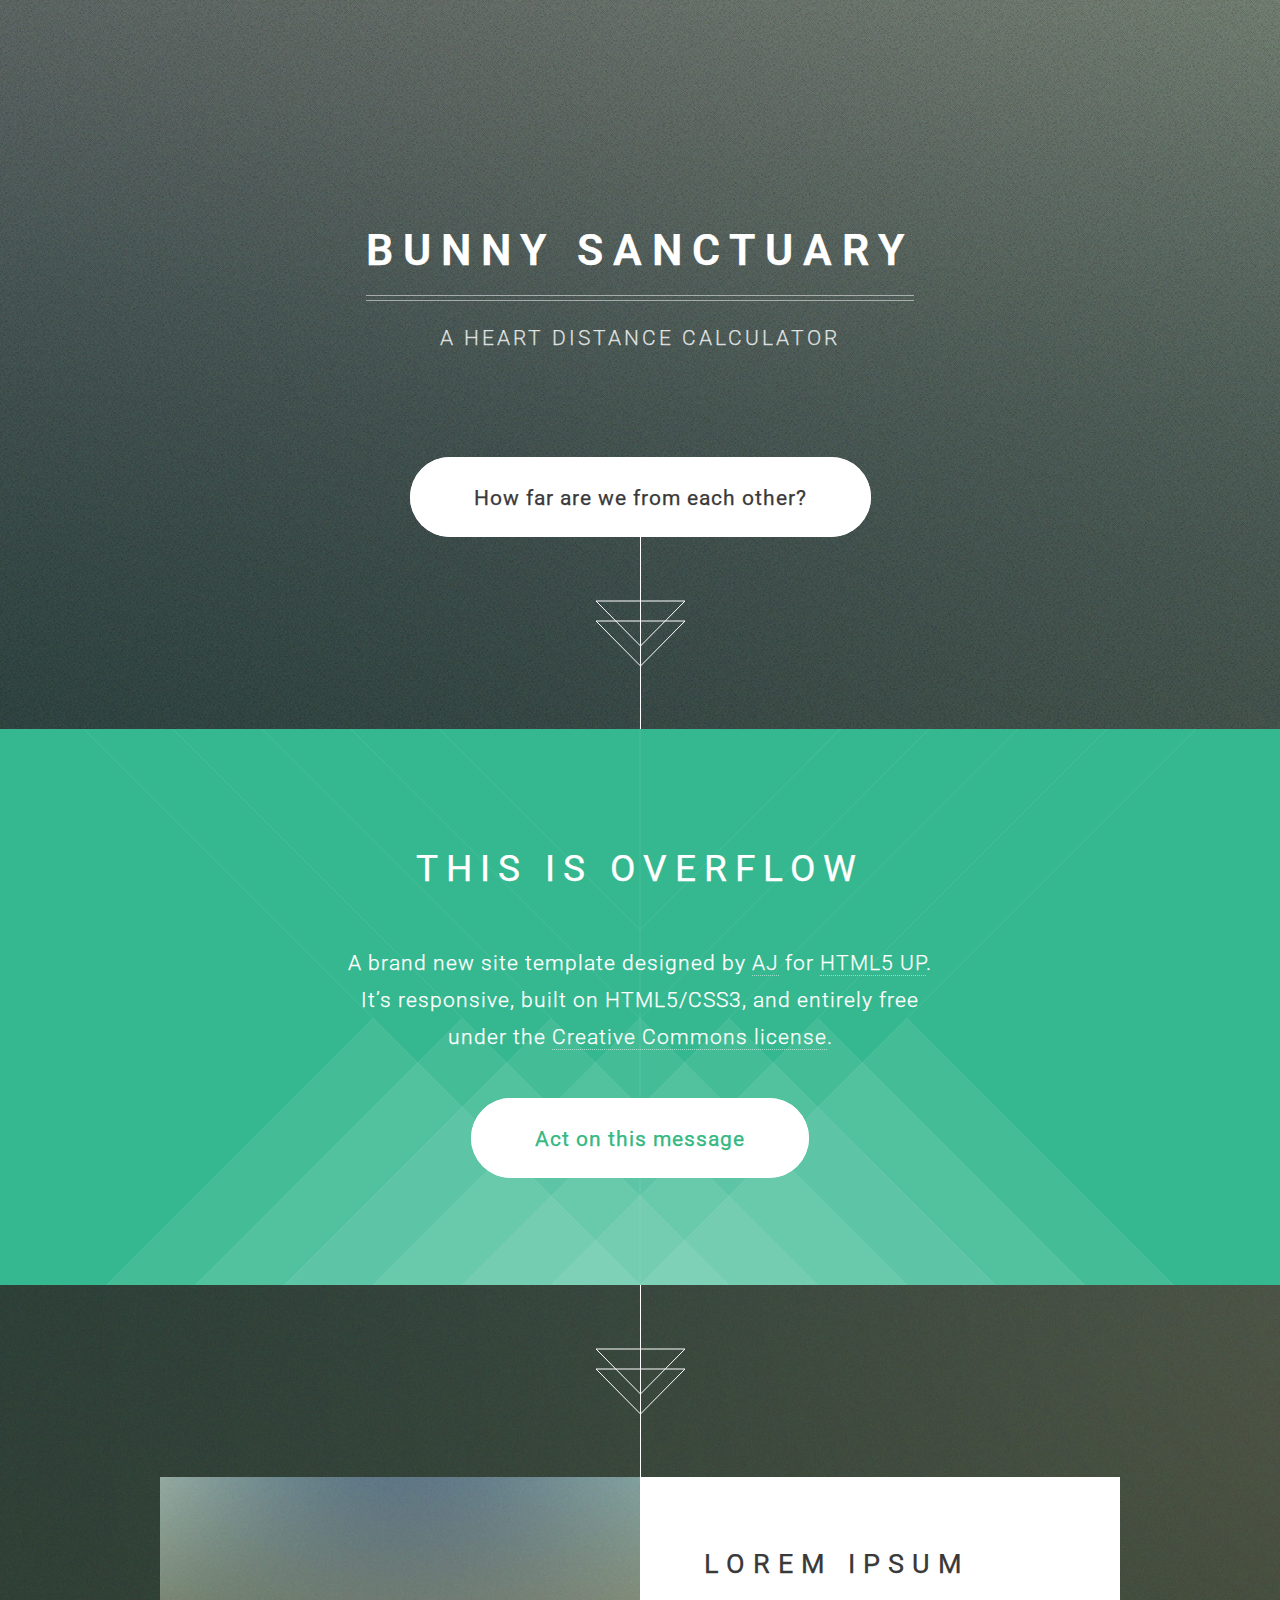
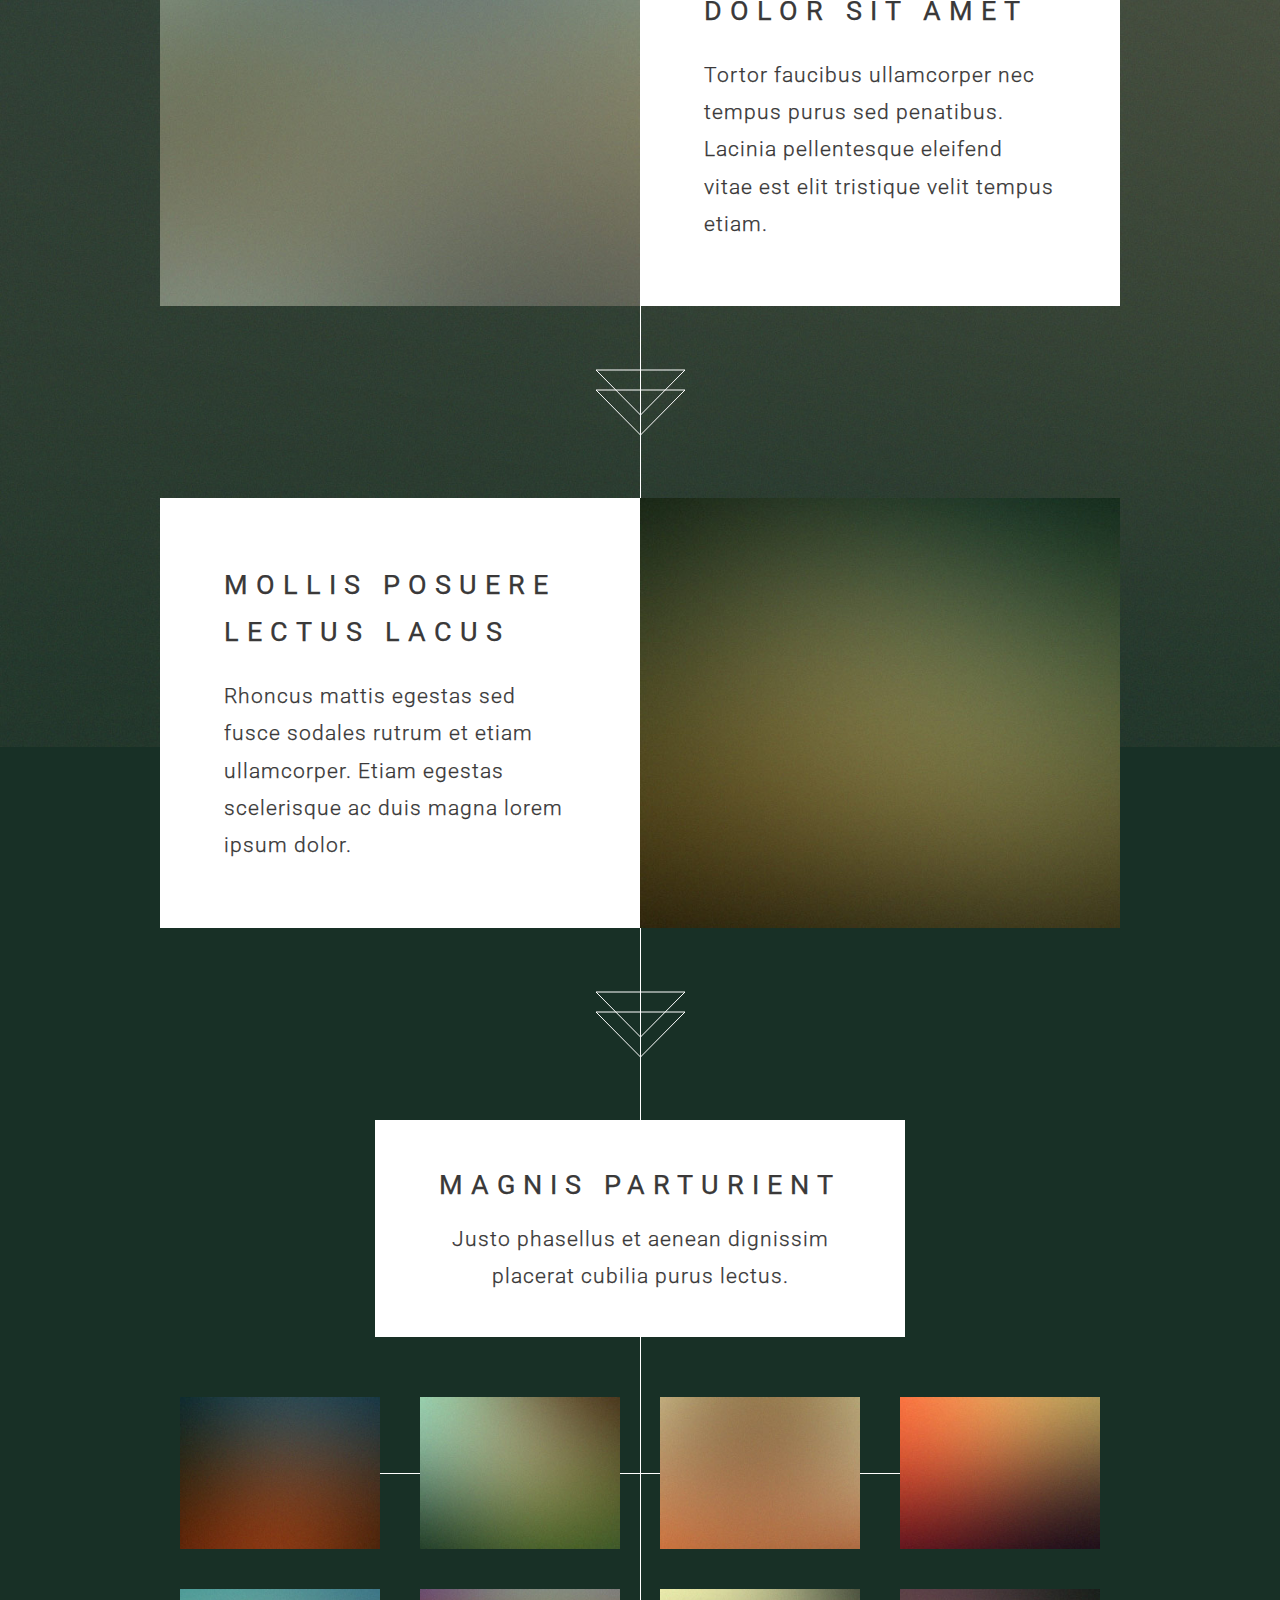
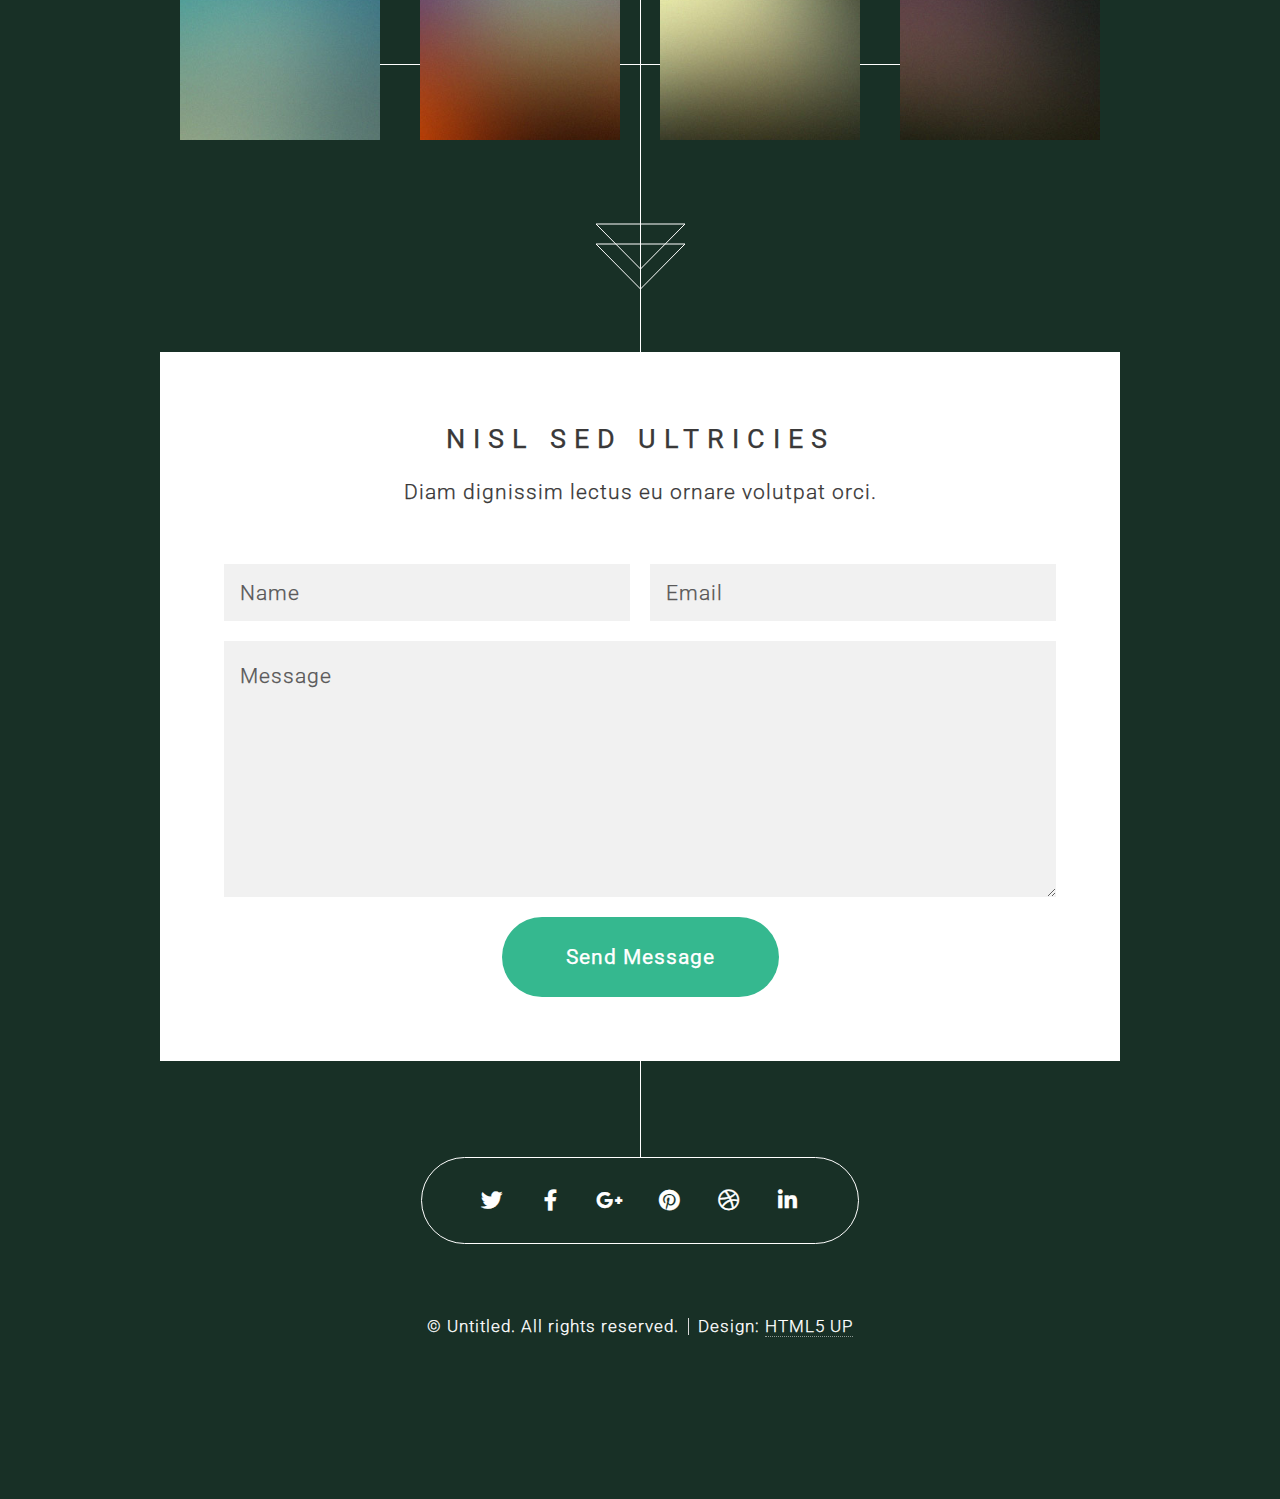
==== commit e4f9bd54: "font" ====
--- a/index.html
+++ b/index.html
@@ -1,27 +1,24 @@
 <!DOCTYPE HTML>
-<!--
-	Overflow by HTML5 UP
-	html5up.net | @ajlkn
-	Free for personal and commercial use under the CCA 3.0 license (html5up.net/license)
--->
 <html>
 	<head>
-		<title>Overflow by HTML5 UP</title>
+		<title>Bunny Sanctuary</title>
 		<meta charset="utf-8" />
 		<meta name="viewport" content="width=device-width, initial-scale=1, user-scalable=no" />
 		<link rel="stylesheet" href="assets/css/main.css" />
 		<noscript><link rel="stylesheet" href="assets/css/noscript.css" /></noscript>
+		<link href="https://fonts.googleapis.com/css?family=Open+Sans" rel="stylesheet" type="text/css">
+    <link rel="stylesheet" href="https://fonts.googleapis.com/css?family=Roboto">
 	</head>
 	<body class="is-preload">
 
 		<!-- Header -->
 			<section id="header">
 				<header>
-					<h1>Overflow</h1>
-					<p>By HTML5 UP</p>
+					<h1>Bunny Sanctuary</h1>
+					<p>A heart distance calculator</p>
 				</header>
 				<footer>
-					<a href="#banner" class="button style2 scrolly-middle">Proceed as anticipated</a>
+					<a href="#banner" class="button style2 scrolly-middle">How far are we from each other?</a>
 				</footer>
 			</section>
 
@@ -282,4 +279,4 @@
 			<script src="assets/js/main.js"></script>
 
 	</body>
-</html>+</html>
--- a/assets/css/main.css
+++ b/assets/css/main.css
@@ -89,7 +89,7 @@
 		background-size: auto, cover;
 		background-position: top left, center 0;
 		background-attachment: fixed, fixed;
-		font-family: 'Source Sans Pro', sans-serif;
+		font-family: 'Roboto',sans-serif;
 		font-size: 18pt;
 		line-height: 1.75em;
 		font-weight: 300;
@@ -116,7 +116,7 @@
 		}
 
 	input, textarea, select {
-		font-family: 'Source Sans Pro', sans-serif;
+		font-family: 'Roboto', sans-serif;
 		font-size: 18pt;
 		line-height: 1.75em;
 		font-weight: 300;
@@ -2642,4 +2642,4 @@
 				opacity: 0.5;
 			}
 
-	}+	}
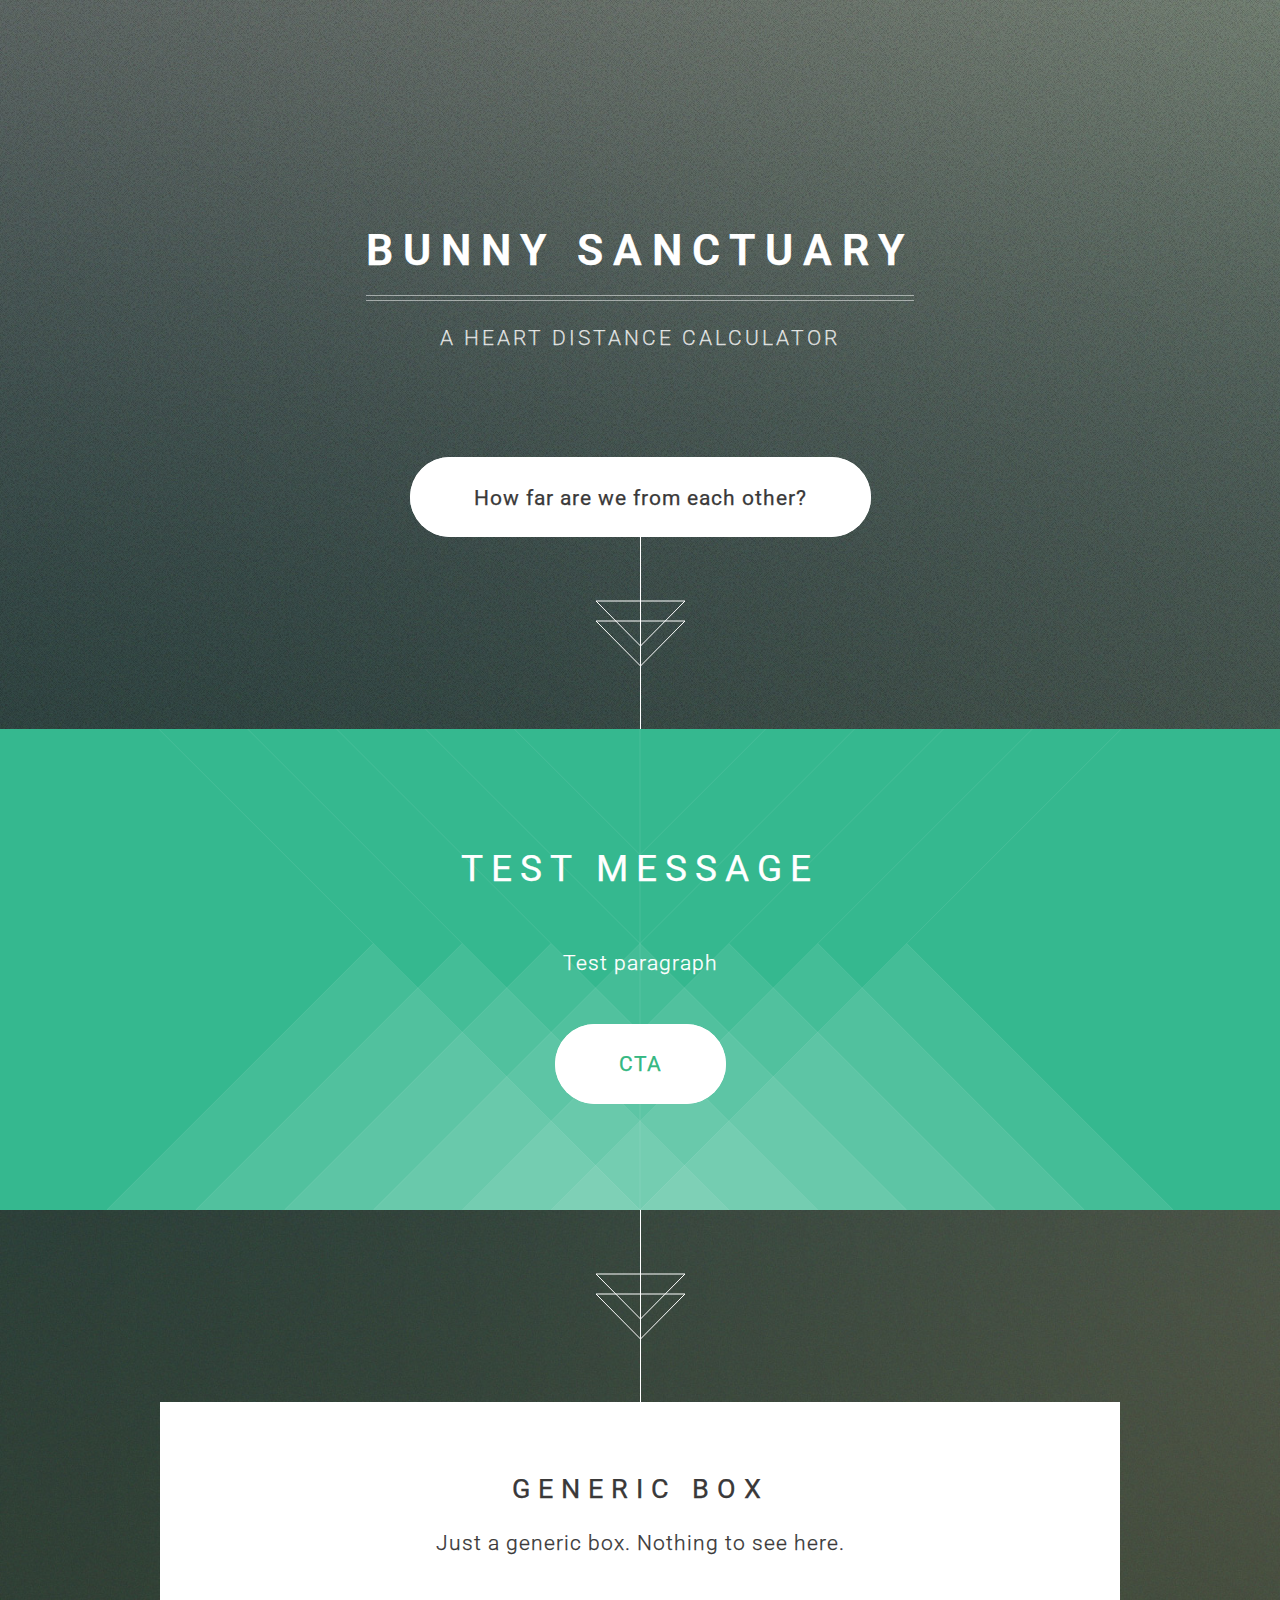
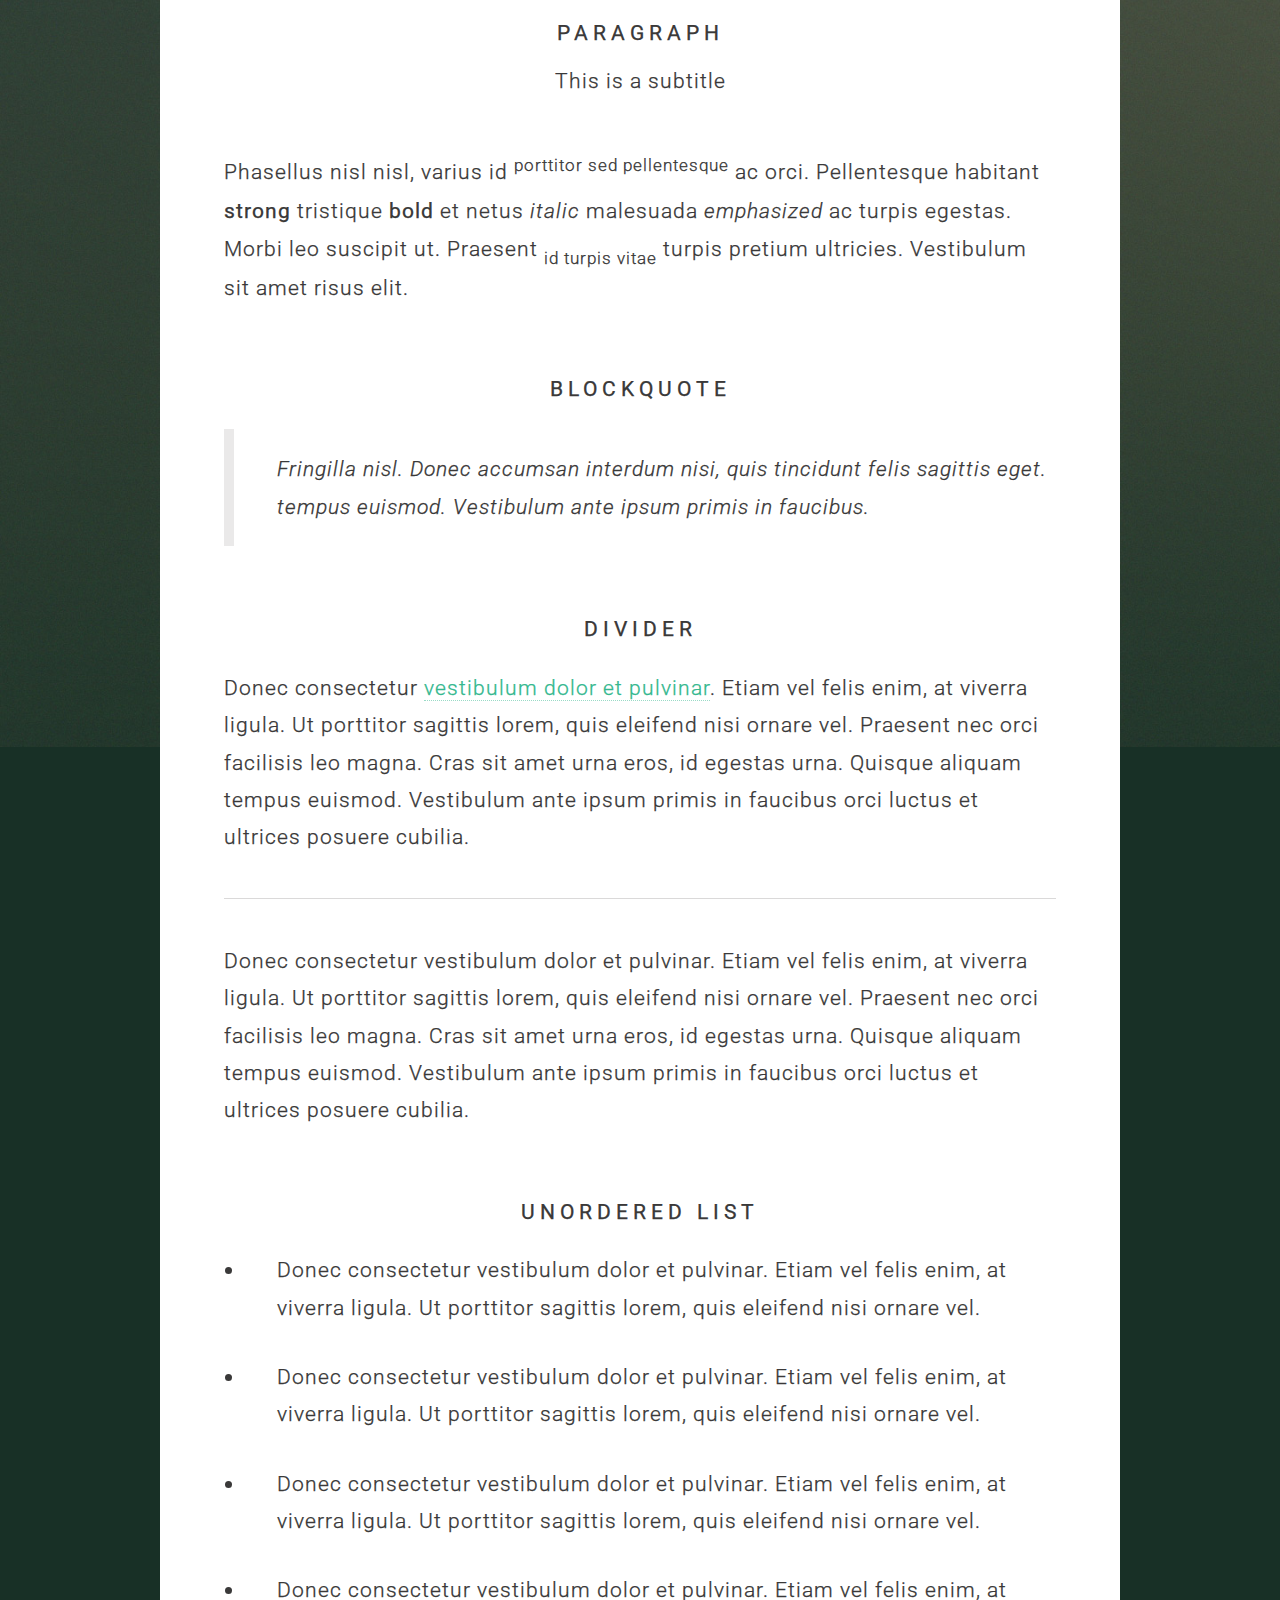
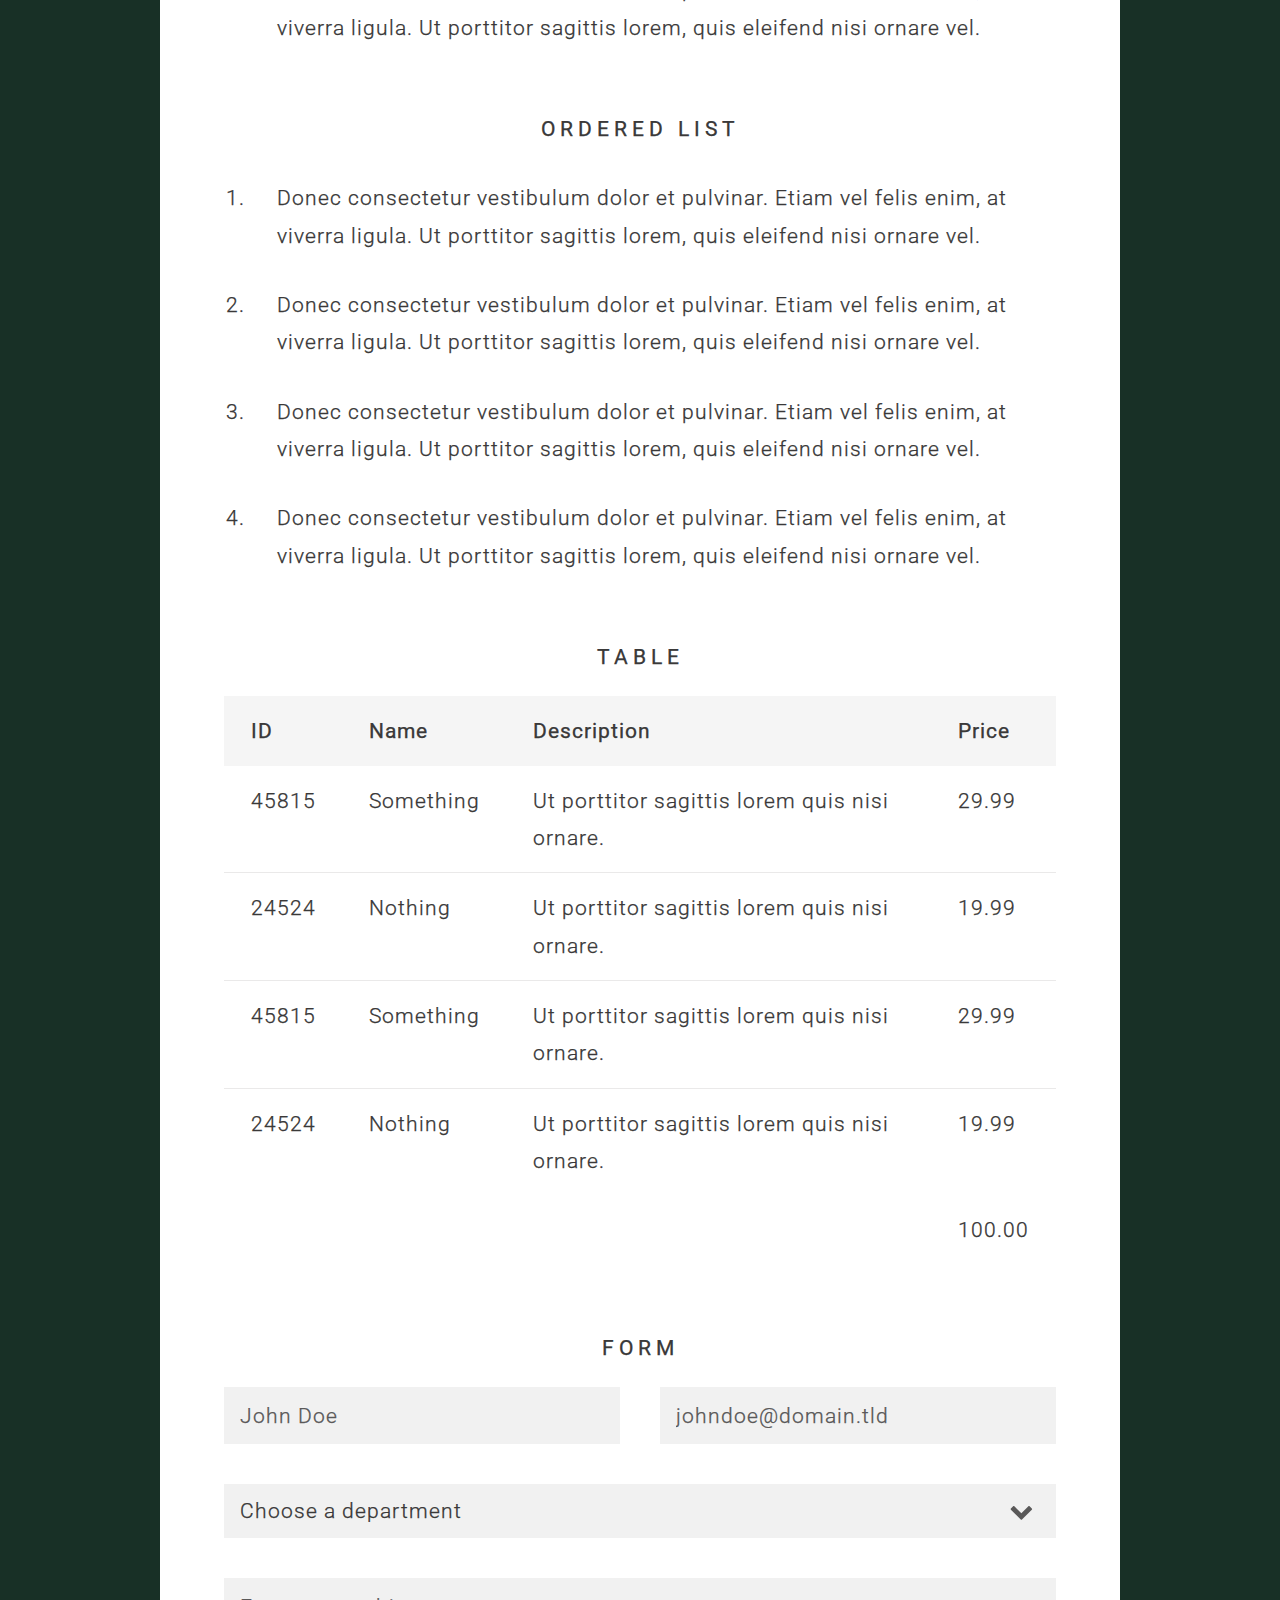
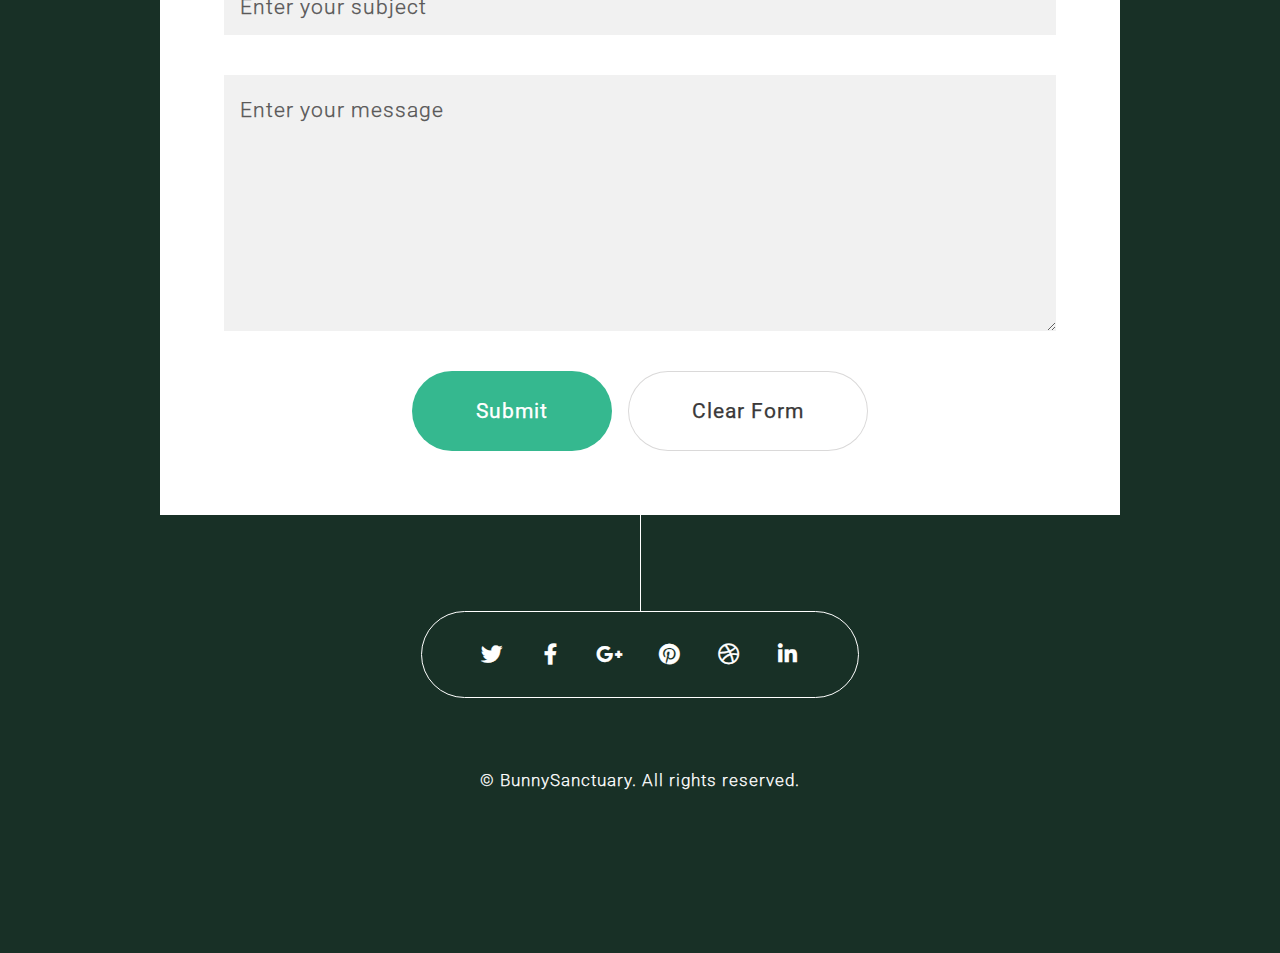
==== commit 09eb821d: "text" ====
--- a/index.html
+++ b/index.html
@@ -25,87 +25,18 @@
 		<!-- Banner -->
 			<section id="banner">
 				<header>
-					<h2>This is Overflow</h2>
+					<h2>Test message</h2>
 				</header>
-				<p>A brand new site template designed by <a href="http://twitter.com/ajlkn">AJ</a> for <a href="http://html5up.net">HTML5 UP</a>.<br />
-				It’s responsive, built on HTML5/CSS3, and entirely free<br />
-				under the <a href="http://html5up.net/license">Creative Commons license</a>.</p>
+				<p>Test paragraph</p>
 				<footer>
-					<a href="#first" class="button style2 scrolly">Act on this message</a>
+					<a href="#first" class="button style2 scrolly">CTA</a>
 				</footer>
 			</section>
 
-		<!-- Feature 1 -->
-			<article id="first" class="container box style1 right">
-				<a href="#" class="image fit"><img src="images/pic01.jpg" alt="" /></a>
-				<div class="inner">
-					<header>
-						<h2>Lorem ipsum<br />
-						dolor sit amet</h2>
-					</header>
-					<p>Tortor faucibus ullamcorper nec tempus purus sed penatibus. Lacinia pellentesque eleifend vitae est elit tristique velit tempus etiam.</p>
-				</div>
-			</article>
-
-		<!-- Feature 2 -->
-			<article class="container box style1 left">
-				<a href="#" class="image fit"><img src="images/pic02.jpg" alt="" /></a>
-				<div class="inner">
-					<header>
-						<h2>Mollis posuere<br />
-						lectus lacus</h2>
-					</header>
-					<p>Rhoncus mattis egestas sed fusce sodales rutrum et etiam ullamcorper. Etiam egestas scelerisque ac duis magna lorem ipsum dolor.</p>
-				</div>
-			</article>
-
-		<!-- Portfolio -->
-			<article class="container box style2">
-				<header>
-					<h2>Magnis parturient</h2>
-					<p>Justo phasellus et aenean dignissim<br />
-					placerat cubilia purus lectus.</p>
-				</header>
-				<div class="inner gallery">
-					<div class="row gtr-0">
-						<div class="col-3 col-12-mobile"><a href="images/fulls/01.jpg" class="image fit"><img src="images/thumbs/01.jpg" alt="" title="Ad infinitum" /></a></div>
-						<div class="col-3 col-12-mobile"><a href="images/fulls/02.jpg" class="image fit"><img src="images/thumbs/02.jpg" alt="" title="Dressed in Clarity" /></a></div>
-						<div class="col-3 col-12-mobile"><a href="images/fulls/03.jpg" class="image fit"><img src="images/thumbs/03.jpg" alt="" title="Raven" /></a></div>
-						<div class="col-3 col-12-mobile"><a href="images/fulls/04.jpg" class="image fit"><img src="images/thumbs/04.jpg" alt="" title="I'll have a cup of Disneyland, please" /></a></div>
-					</div>
-					<div class="row gtr-0">
-						<div class="col-3 col-12-mobile"><a href="images/fulls/05.jpg" class="image fit"><img src="images/thumbs/05.jpg" alt="" title="Cherish" /></a></div>
-						<div class="col-3 col-12-mobile"><a href="images/fulls/06.jpg" class="image fit"><img src="images/thumbs/06.jpg" alt="" title="Different." /></a></div>
-						<div class="col-3 col-12-mobile"><a href="images/fulls/07.jpg" class="image fit"><img src="images/thumbs/07.jpg" alt="" title="History was made here" /></a></div>
-						<div class="col-3 col-12-mobile"><a href="images/fulls/08.jpg" class="image fit"><img src="images/thumbs/08.jpg" alt="" title="People come and go and walk away" /></a></div>
-					</div>
-				</div>
-			</article>
-
-		<!-- Contact -->
-			<article class="container box style3">
-				<header>
-					<h2>Nisl sed ultricies</h2>
-					<p>Diam dignissim lectus eu ornare volutpat orci.</p>
-				</header>
-				<form method="post" action="#">
-					<div class="row gtr-50">
-						<div class="col-6 col-12-mobile"><input type="text" class="text" name="name" placeholder="Name" /></div>
-						<div class="col-6 col-12-mobile"><input type="text" class="text" name="email" placeholder="Email" /></div>
-						<div class="col-12">
-							<textarea name="message" placeholder="Message"></textarea>
-						</div>
-						<div class="col-12">
-							<ul class="actions">
-								<li><input type="submit" value="Send Message" /></li>
-							</ul>
-						</div>
-					</div>
-				</form>
-			</article>
+
 
 		<!-- Generic -->
-		<!--
+		
 			<article class="container box style3">
 				<header>
 					<h2>Generic Box</h2>
@@ -251,7 +182,7 @@
 					</form>
 				</section>
 			</article>
-		-->
+
 
 		<section id="footer">
 			<ul class="icons">
@@ -264,7 +195,7 @@
 			</ul>
 			<div class="copyright">
 				<ul class="menu">
-					<li>&copy; Untitled. All rights reserved.</li><li>Design: <a href="http://html5up.net">HTML5 UP</a></li>
+					<li>&copy; BunnySanctuary. All rights reserved.</li>
 				</ul>
 			</div>
 		</section>
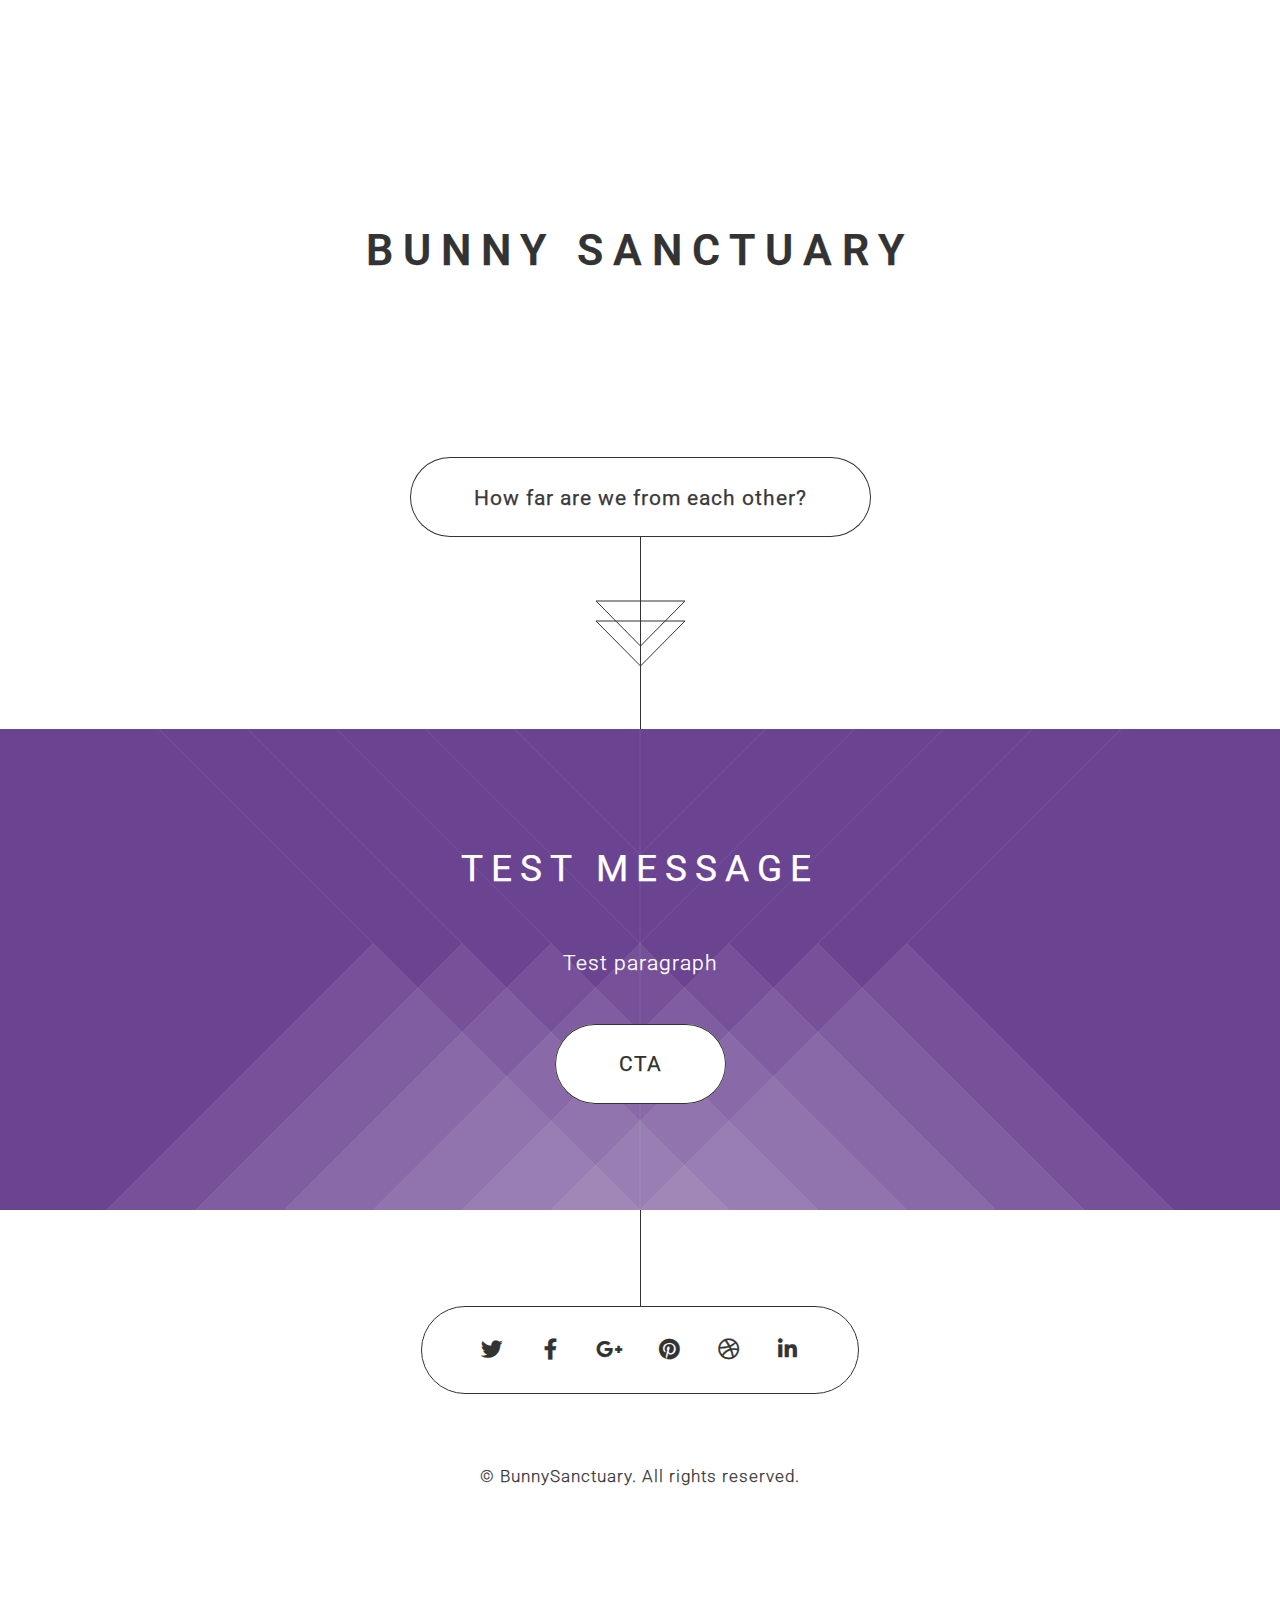
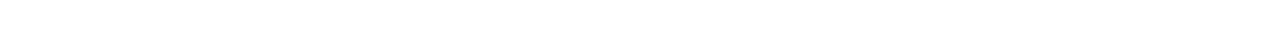
==== commit 1097d0fd: "colors" ====
--- a/index.html
+++ b/index.html
@@ -7,7 +7,8 @@
 		<link rel="stylesheet" href="assets/css/main.css" />
 		<noscript><link rel="stylesheet" href="assets/css/noscript.css" /></noscript>
 		<link href="https://fonts.googleapis.com/css?family=Open+Sans" rel="stylesheet" type="text/css">
-    <link rel="stylesheet" href="https://fonts.googleapis.com/css?family=Roboto">
+		<link rel="preconnect" href="https://fonts.gstatic.com">
+		<link href="https://fonts.googleapis.com/css2?family=Roboto:wght@100&display=swap" rel="stylesheet">
 	</head>
 	<body class="is-preload">
 
@@ -36,7 +37,7 @@
 
 
 		<!-- Generic -->
-		
+		<!--
 			<article class="container box style3">
 				<header>
 					<h2>Generic Box</h2>
@@ -181,7 +182,7 @@
 						</div>
 					</form>
 				</section>
-			</article>
+			</article>-->
 
 
 		<section id="footer">
--- a/assets/css/main.css
+++ b/assets/css/main.css
@@ -83,8 +83,8 @@
 	}
 
 	body {
-		background-color: #183026;
-		background-image: url("images/overlay.png"), url("../../images/bg.jpg");
+		background-color: #ffffff;
+		/*background-image: url("images/overlay.png"), url("../../images/bg.jpg");*/
 		background-repeat: repeat, no-repeat;
 		background-size: auto, cover;
 		background-position: top left, center 0;
@@ -94,7 +94,7 @@
 		line-height: 1.75em;
 		font-weight: 300;
 		letter-spacing: 1px;
-		color: #3a3939;
+		color: #333333;
 		text-shadow: 0 0 0.5px rgba(58, 57, 57, 0.25);
 		-webkit-text-stroke: 0.25px;
 	}
@@ -133,7 +133,7 @@
 	}
 
 	h1 a, h2 a, h3 a, h4 a, h5 a, h6 a {
-		color: inherit;
+		color: #333333;
 		text-decoration: none;
 	}
 
@@ -1748,7 +1748,7 @@
 		display: inline-block;
 		border: 0;
 		background: #35b88f;
-		color: #fff;
+		color: #333333;
 		text-shadow: 0 0 0.5px rgba(255, 255, 255, 0.25);
 		cursor: pointer;
 		text-decoration: none;
@@ -1773,8 +1773,8 @@
 		button.style2,
 		.button.style2 {
 			color: #3a3939;
-			background: #fff;
-			box-shadow: inset 0 0 0 1px #fff;
+			background: #ffffff;
+			box-shadow: inset 0 0 0 1px #333333;
 		}
 
 			input[type="button"].style2:hover,
@@ -1782,8 +1782,8 @@
 			input[type="reset"].style2:hover,
 			button.style2:hover,
 			.button.style2:hover {
-				background: rgba(255, 255, 255, 0.1);
-				color: #fff !important;
+				background: #6b4491;
+				color: #ffffff !important;
 				text-shadow: 0 0 0.5px rgba(255, 255, 255, 0.25) !important;
 			}
 
@@ -1995,7 +1995,7 @@
 		-ms-transition: opacity 2s ease-in-out;
 		transition: opacity 2s ease-in-out;
 		position: relative;
-		color: #fff;
+		color: #333333;
 		text-shadow: 0 0 0.5px rgba(255, 255, 255, 0.25);
 		text-align: center;
 		margin: 0;
@@ -2054,7 +2054,7 @@
 				bottom: -9em;
 				left: 50%;
 				height: 9em;
-				border-left: solid 1px #fff;
+				border-left: solid 1px #333333;
 			}
 
 			#header footer:before {
@@ -2086,17 +2086,17 @@
 
 	#banner {
 		position: relative;
-		color: #fff;
+		color: #ffffff;
 		text-shadow: 0 0 0.5px rgba(255, 255, 255, 0.25);
 		text-align: center;
-		background: #35b88f url("images/banner.svg") bottom center no-repeat;
+		background: #6b4491 url("images/banner.svg") bottom center no-repeat;
 		padding: 5em 0 5em 0;
 		margin: 0;
 		background-size: 125% auto;
 	}
 
 		#banner .button {
-			color: #35b882;
+			color: #333333;
 			text-shadow: 0 0 0.5px rgba(53, 184, 130, 0.25);
 		}
 
@@ -2131,7 +2131,7 @@
 
 	#footer {
 		position: relative;
-		color: #fff;
+		color: #333333;
 		text-shadow: 0 0 0.5px rgba(255, 255, 255, 0.25);
 		text-align: center;
 		margin: 4.5em 0 0 0;
@@ -2144,11 +2144,11 @@
 			top: -4.5em;
 			left: 50%;
 			height: 4.5em;
-			border-left: solid 1px #fff;
+			border-left: solid 1px #333333;
 		}
 
 		#footer a {
-			color: #fff;
+			color: #333333;
 			text-shadow: 0 0 0.5px rgba(255, 255, 255, 0.25);
 			border-bottom-color: rgba(255, 255, 255, 0.5);
 		}
@@ -2162,7 +2162,7 @@
 		#footer .icons {
 			padding: 0.75em 2em 0.75em 2em;
 			border-radius: 3em;
-			border: solid 1px #fff;
+			border: solid 1px #333333;
 			display: inline-block;
 			margin: 0 0 3em 0;
 		}
@@ -2351,8 +2351,8 @@
 		/* Basic */
 
 			body {
-				background-color: #203936;
-				background-image: url("images/overlay.png"), url("../../images/bg-alt.jpg");
+				background-color: #ffffff;
+				/*background-image: url("images/overlay.png"), url("../../images/bg-alt.jpg");*/
 				background-repeat: repeat, no-repeat;
 				background-size: auto, 100% auto;
 				background-position: top left, top center;
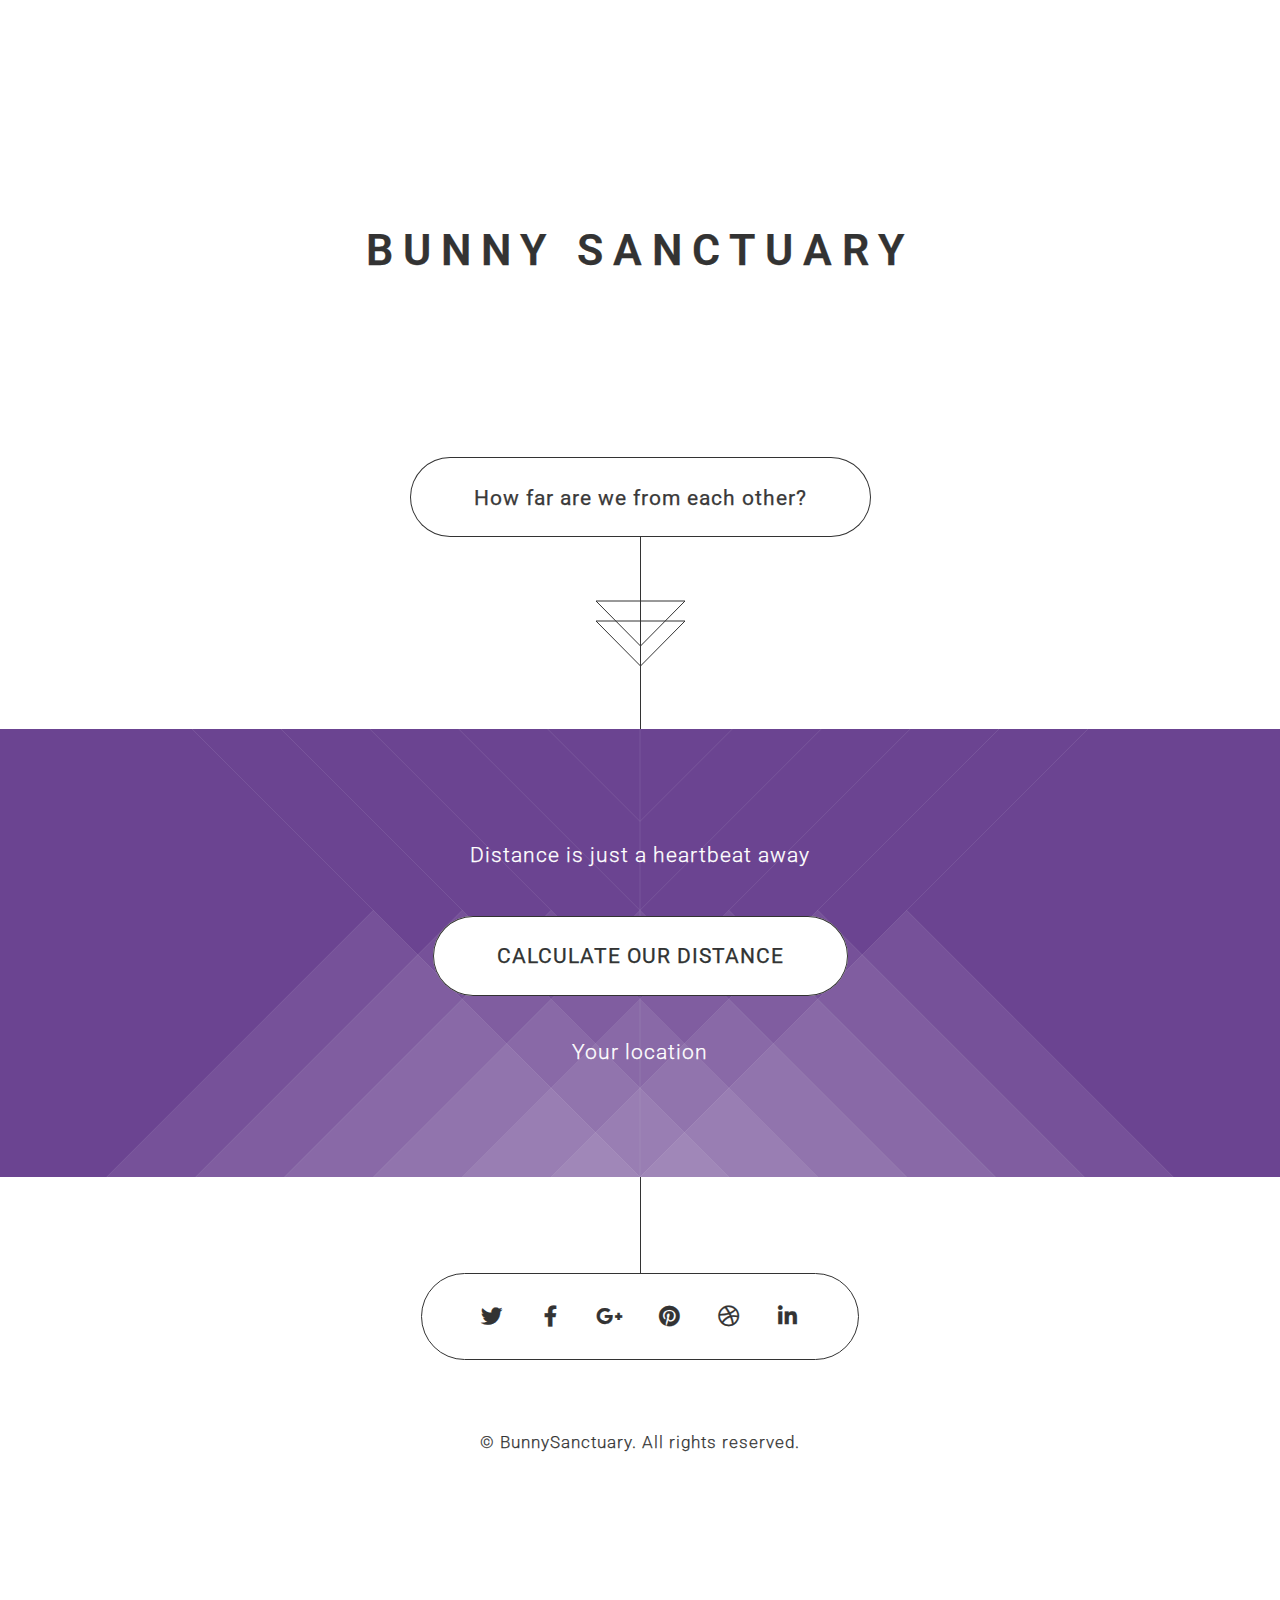
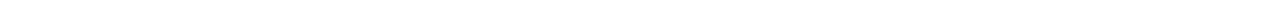
==== commit 4ea6cd54: "sty" ====
--- a/index.html
+++ b/index.html
@@ -25,13 +25,16 @@
 
 		<!-- Banner -->
 			<section id="banner">
-				<header>
+				<!--<header>
 					<h2>Test message</h2>
-				</header>
-				<p>Test paragraph</p>
+				</header>-->
+				<p>Distance is just a heartbeat away</p>
 				<footer>
-					<a href="#first" class="button style2 scrolly">CTA</a>
+					<a href="#first" id="find-me" class="button style2 scrolly">CALCULATE OUR DISTANCE</a>
 				</footer>
+				<br>
+		    <p id = "status"></p>
+		    <p id = "map-link" target="_blank">Your location</p>
 			</section>
 
 
@@ -209,6 +212,6 @@
 			<script src="assets/js/breakpoints.min.js"></script>
 			<script src="assets/js/util.js"></script>
 			<script src="assets/js/main.js"></script>
-
+			<script src="geolocate.js" type="text/JavaScript"></script>
 	</body>
 </html>
--- a/assets/css/main.css
+++ b/assets/css/main.css
@@ -2154,7 +2154,7 @@
 		}
 
 			#footer a:hover {
-				color: #35b88f;
+				color: #6b4491;
 				text-shadow: 0 0 0.5px rgba(69, 200, 159, 0.25);
 				border-bottom-color: rgba(53, 184, 143, 0.5);
 			}
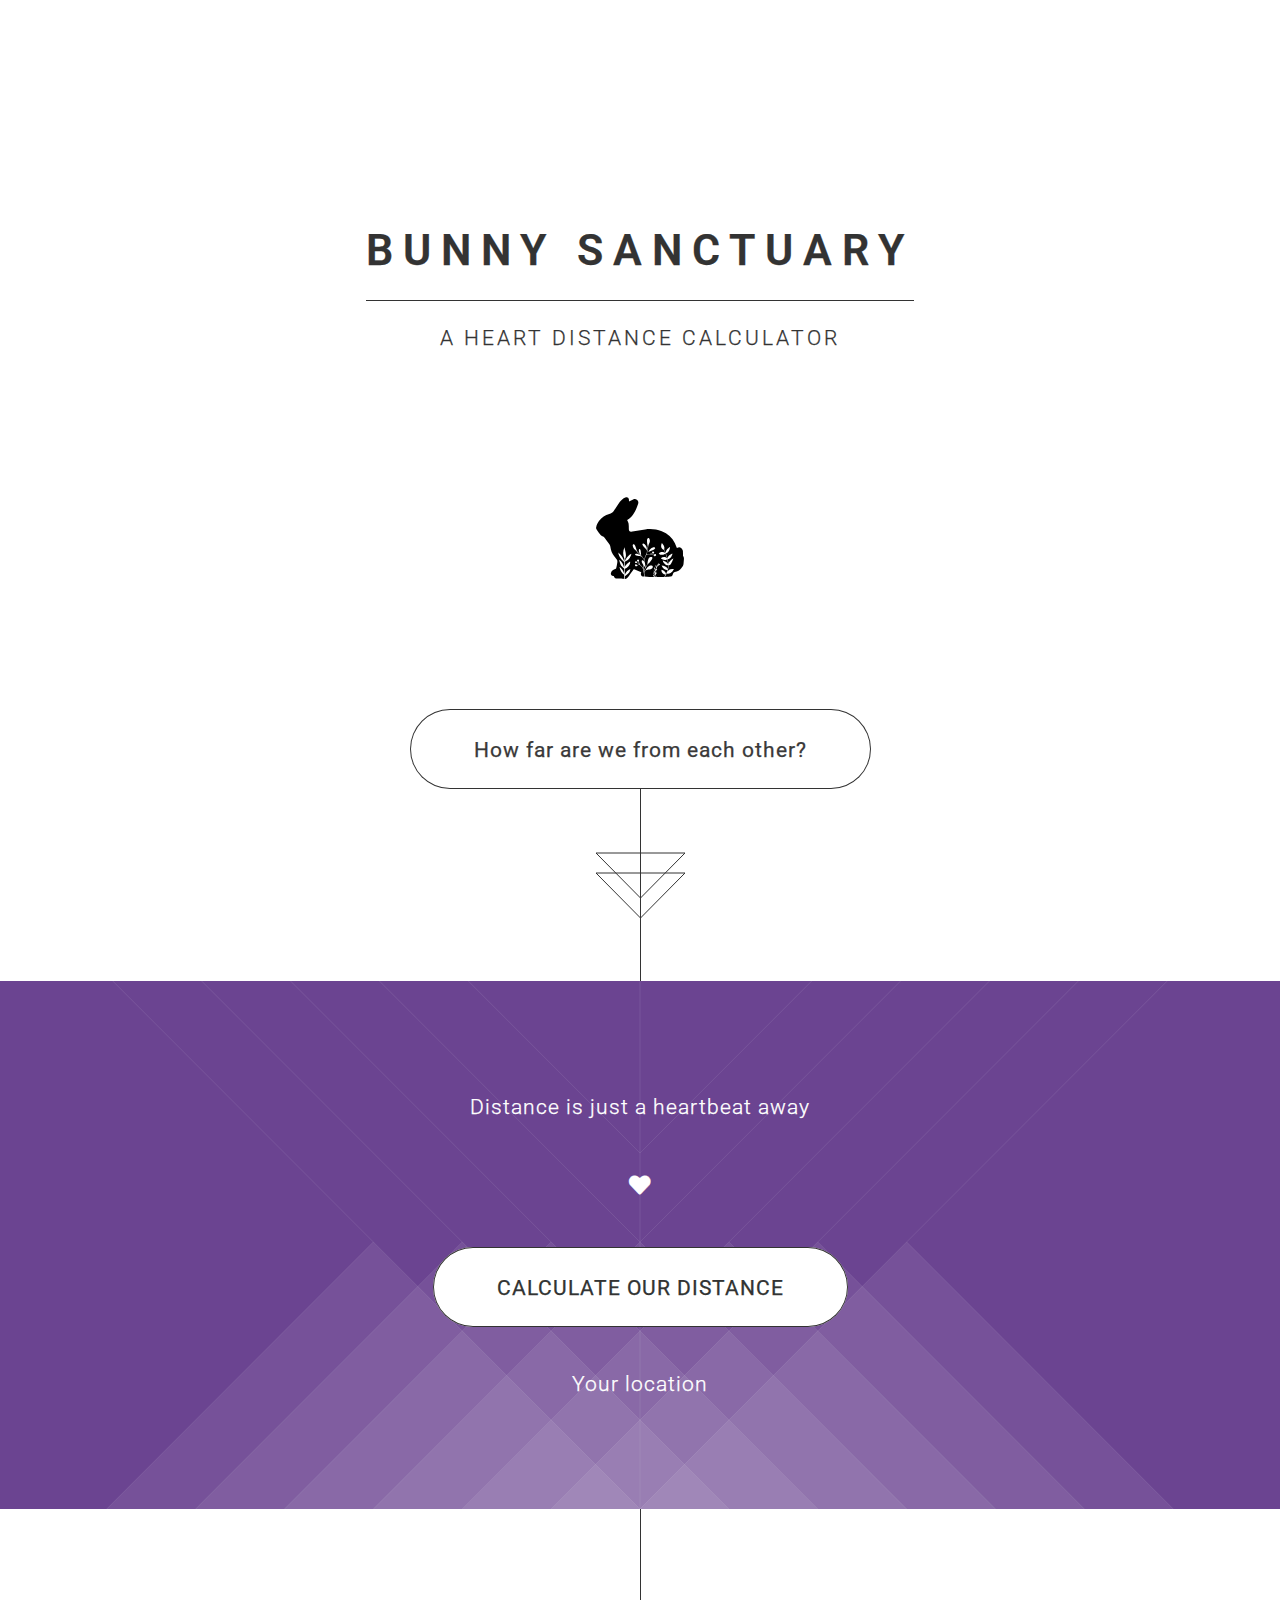
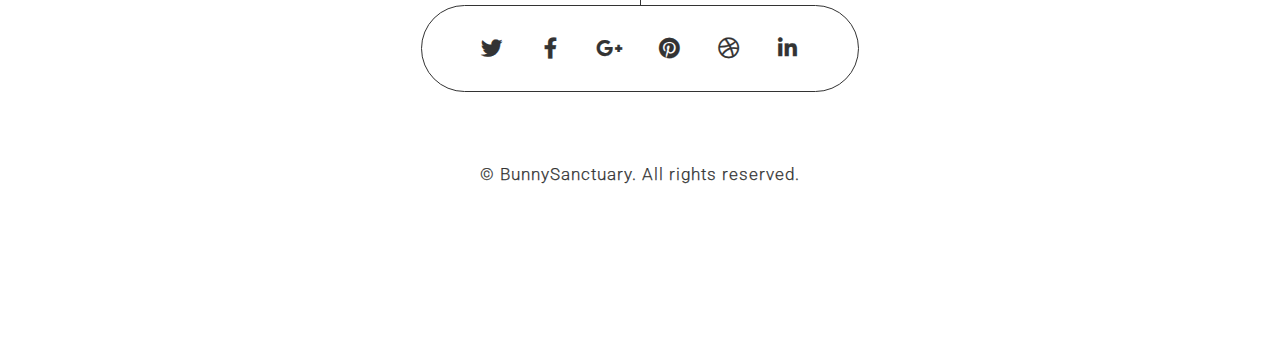
==== commit 9c7f0ca1: "animate" ====
--- a/index.html
+++ b/index.html
@@ -18,6 +18,7 @@
 					<h1>Bunny Sanctuary</h1>
 					<p>A heart distance calculator</p>
 				</header>
+				<div id="bunnylogo"><img src="assets/css/images/bunny.svg" alt="bunny sanctuary"/></div>
 				<footer>
 					<a href="#banner" class="button style2 scrolly-middle">How far are we from each other?</a>
 				</footer>
@@ -29,6 +30,7 @@
 					<h2>Test message</h2>
 				</header>-->
 				<p>Distance is just a heartbeat away</p>
+				<div class="fas fa-heart animatedheart"></div>
 				<footer>
 					<a href="#first" id="find-me" class="button style2 scrolly">CALCULATE OUR DISTANCE</a>
 				</footer>
--- a/assets/css/main.css
+++ b/assets/css/main.css
@@ -2016,7 +2016,7 @@
 
 			#header header p {
 				border-top: solid 1px rgba(255, 255, 255, 0.5);
-				color: rgba(255, 255, 255, 0.75);
+				color: #333333;
 				text-shadow: 0 0 0.5px rgba(255, 255, 255, 0.1875);
 				font-size: 1em;
 				text-transform: uppercase;
@@ -2028,7 +2028,7 @@
 				#header header p:before {
 					content: '';
 					display: block;
-					border-top: solid 1px rgba(255, 255, 255, 0.5);
+					border-top: solid 1px #333333;
 					margin: 4px 0 0.8em 0;
 				}
 
@@ -2643,3 +2643,70 @@
 			}
 
 	}
+
+	#bunnylogo {
+		display: block;
+  	margin-left: auto;
+  	margin-right: auto;
+		margin-bottom: 100px;
+  	width: 10%;
+	}
+
+	.animatedheart {
+  margin: 50px auto auto auto;
+  animation-name: stretch;
+  animation-duration: 1.5s;
+  animation-timing-function: ease-out;
+  animation-delay: 0;
+  animation-direction: alternate;
+  animation-iteration-count: infinite;
+  animation-fill-mode: none;
+  animation-play-state: running;
+}
+
+@keyframes stretch {
+  0% {
+    transform: scale(.3);
+		color: white;
+  }
+  50% {
+		color: red;
+  }
+  100% {
+    transform: scale(1.5);
+    color: red;
+  }
+}
+
+div p {
+display: inline-block;
+text-transform: none;
+opacity: 0.0;
+animation: fadeIn ease 2s;
+-webkit-animation: fadeIn ease 2s;
+}
+
+@keyframes fadeIn {
+0% {opacity:0;}
+100% {opacity:1;}
+}
+
+@-moz-keyframes fadeIn {
+0% {opacity:0;}
+100% {opacity:1;}
+}
+
+@-webkit-keyframes fadeIn {
+0% {opacity:0;}
+100% {opacity:1;}
+}
+
+@-o-keyframes fadeIn {
+0% {opacity:0;}
+100% {opacity:1;}
+}
+
+@-ms-keyframes fadeIn {
+0% {opacity:0;}
+100% {opacity:1;}
+}
